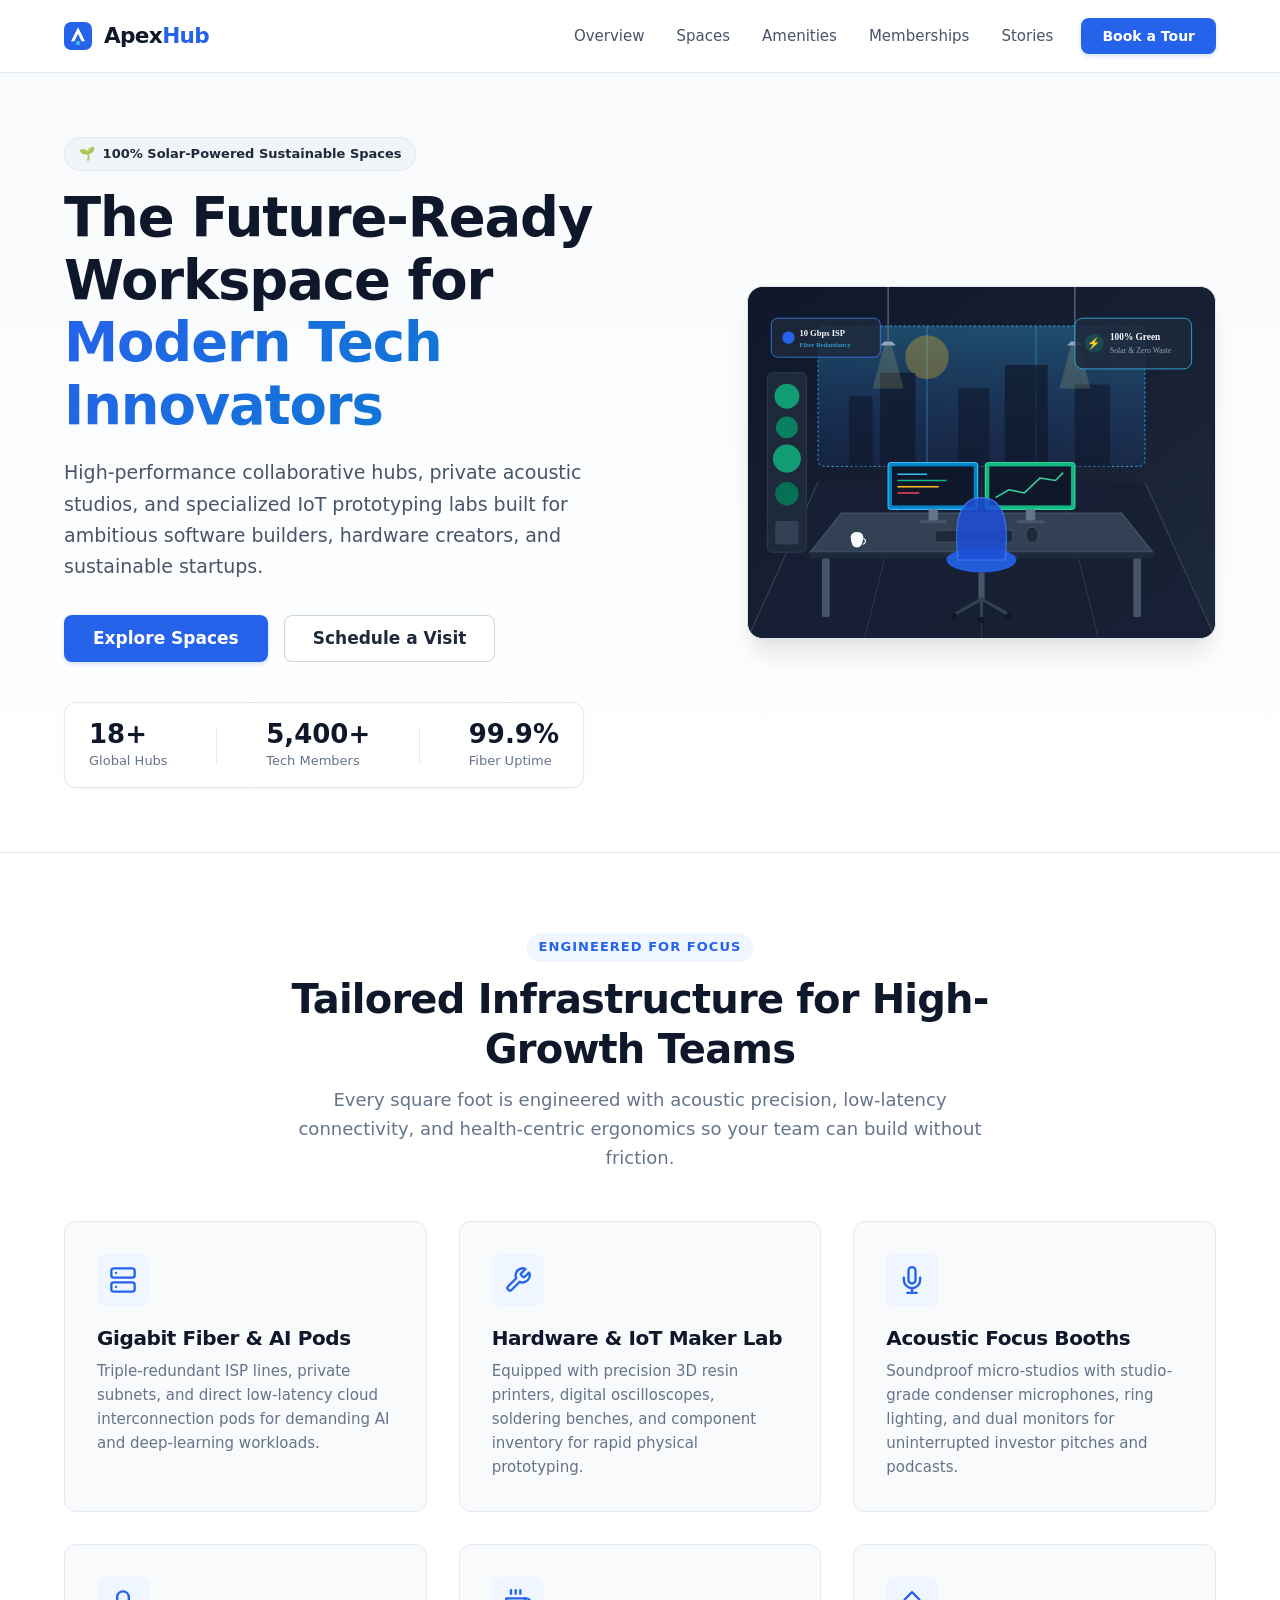
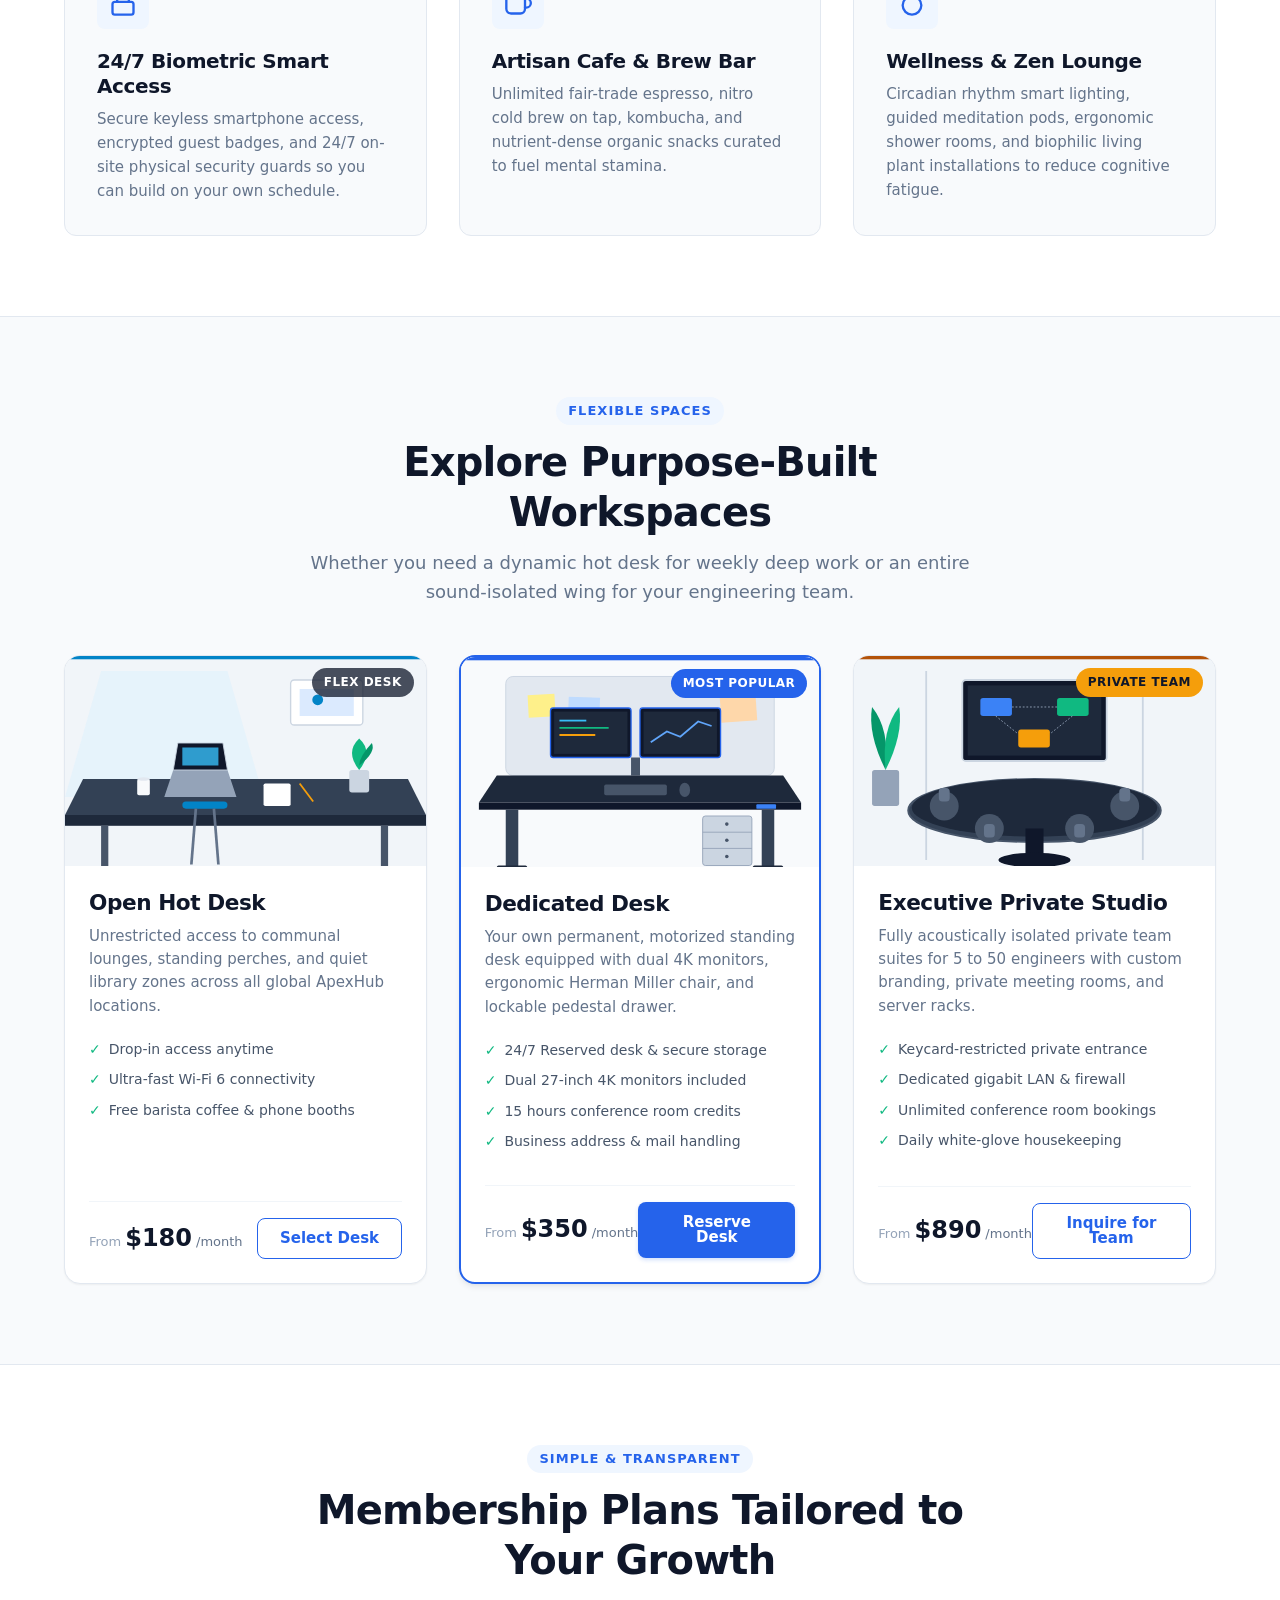
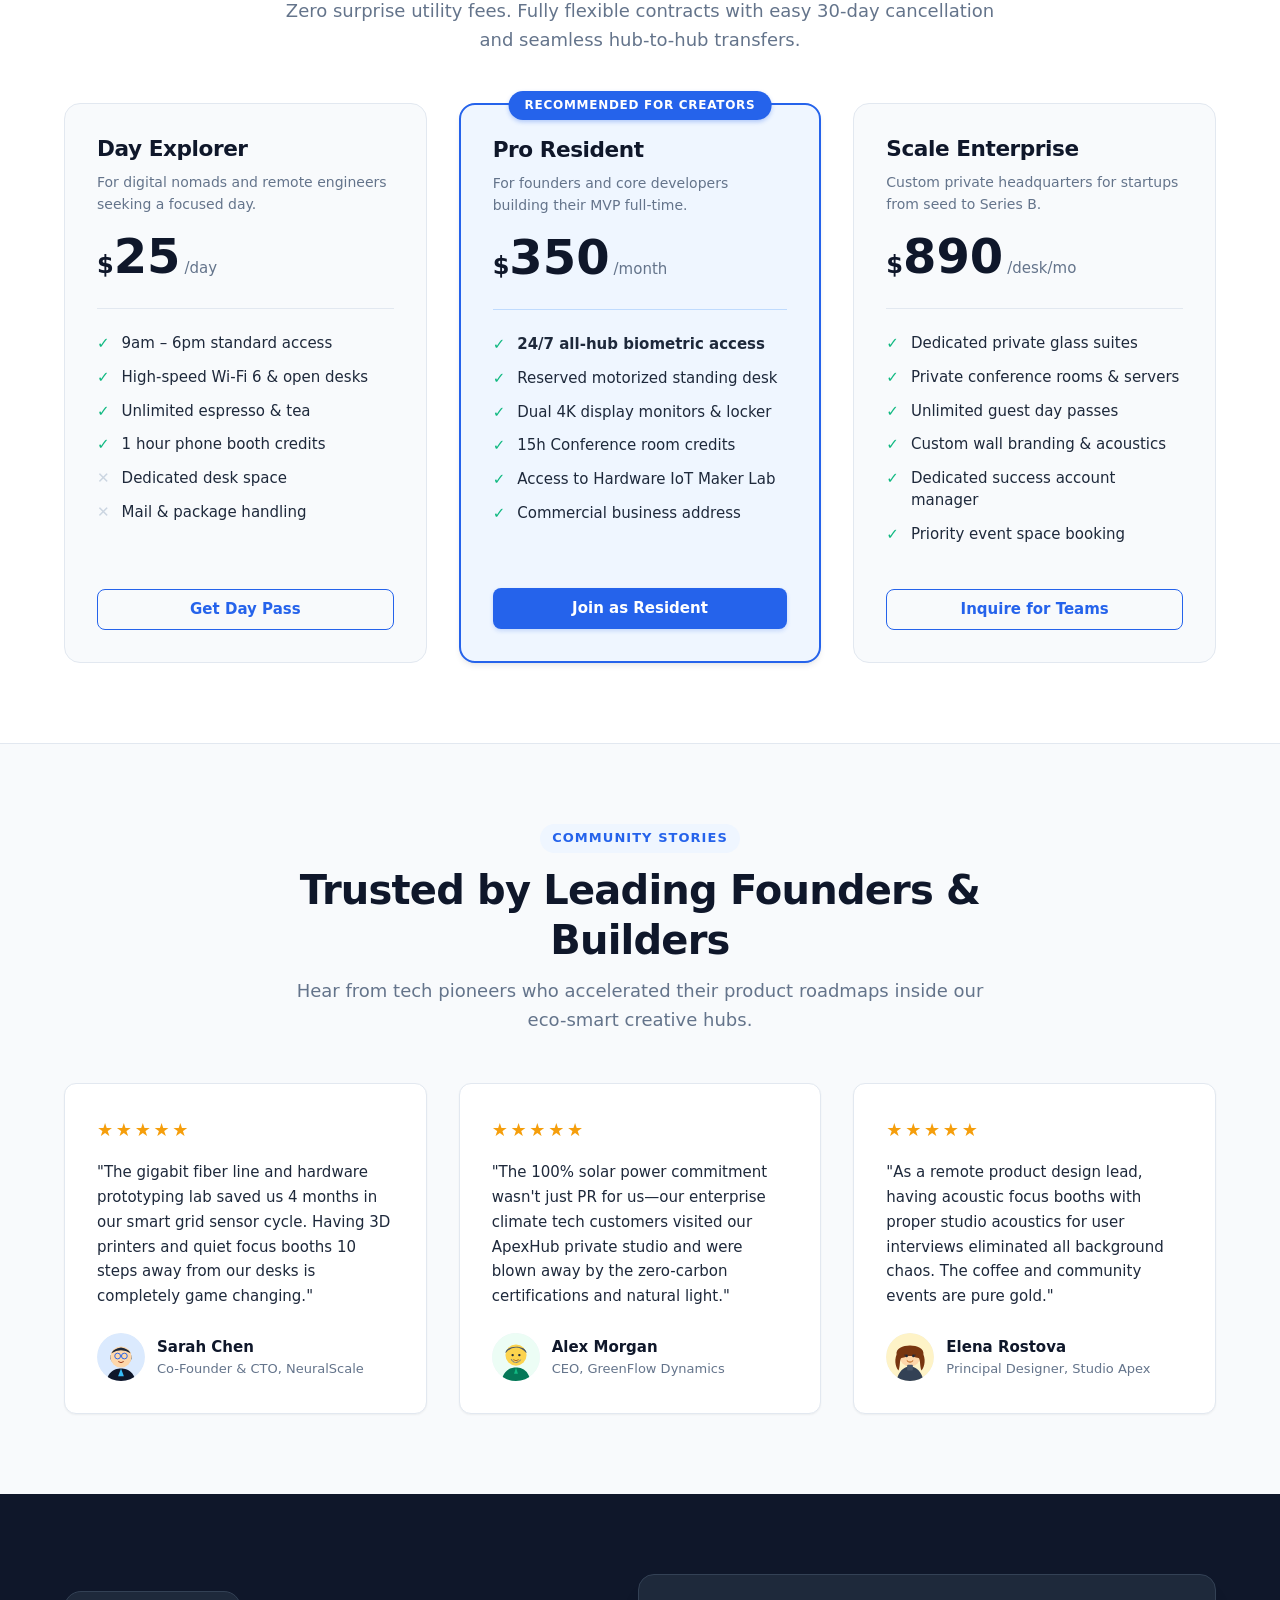
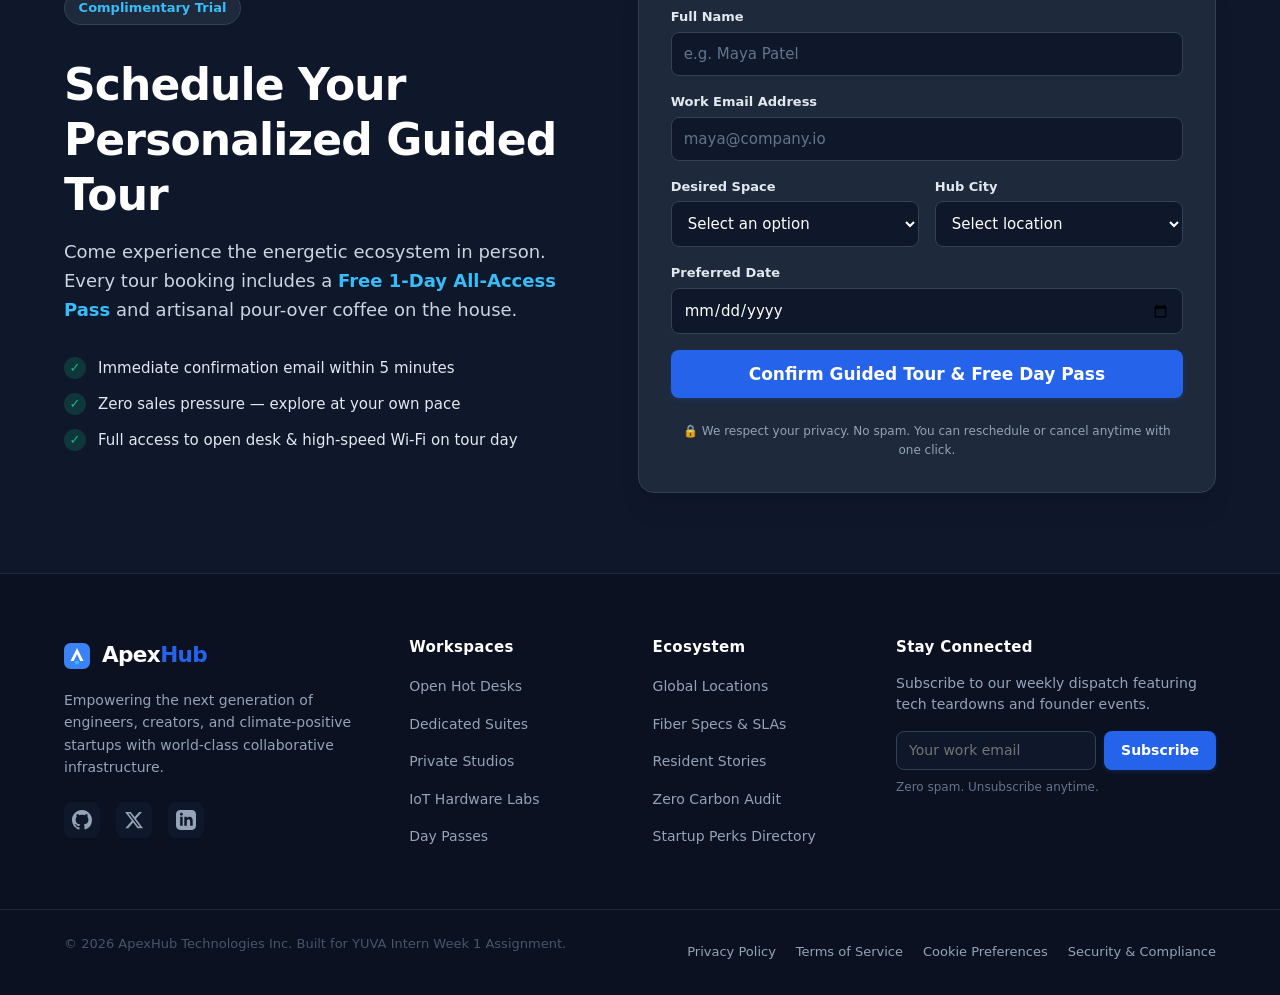
==== task-01-static-webpage/index.html @ 8f1e282a "Add responsive static webpage project" ====
<!DOCTYPE html>
<html lang="en">
<head>
  <meta charset="UTF-8">
  <meta name="viewport" content="width=device-width, initial-scale=1.0">
  <meta name="description" content="ApexHub is a high-performance, eco-conscious co-working space and innovation hub designed for tech founders, creative teams, and hardware makers.">
  <meta name="author" content="YUVA Intern — Frontend Developer Intern">
  <meta name="theme-color" content="#0f172a">
  <title>ApexHub | Modern Sustainable Co-Working &amp; Tech Innovation Space</title>
  <link rel="stylesheet" href="style.css">
</head>
<body>
  <!-- Accessible Skip Navigation Link -->
  <a href="#main-content" class="skip-link">Skip to main content</a>

  <!-- Site Header & Navigation -->
  <header class="site-header" id="top">
    <div class="container header-container">
      <a href="#top" class="brand-logo" aria-label="ApexHub Home">
        <span class="logo-mark" aria-hidden="true">
          <svg viewBox="0 0 32 32" width="28" height="28" fill="none" xmlns="http://www.w3.org/2000/svg">
            <rect width="32" height="32" rx="8" fill="#2563eb"/>
            <path d="M16 6L24 22H20L16 13.5L12 22H8L16 6Z" fill="#ffffff"/>
            <circle cx="16" cy="24" r="2.5" fill="#38bdf8"/>
          </svg>
        </span>
        <span class="brand-name">Apex<span class="brand-accent">Hub</span></span>
      </a>

      <!-- Pure CSS Accessible Mobile Menu Toggle -->
      <input type="checkbox" id="nav-toggle" class="nav-toggle-input" aria-label="Toggle navigation menu">
      <label for="nav-toggle" class="nav-toggle-btn" aria-label="Open menu">
        <span class="hamburger-bar"></span>
        <span class="hamburger-bar"></span>
        <span class="hamburger-bar"></span>
      </label>

      <!-- Main Navigation Menu -->
      <nav class="site-nav" aria-label="Main Navigation">
        <ul class="nav-list">
          <li class="nav-item"><a href="#overview" class="nav-link" onclick="document.getElementById('nav-toggle').checked=false">Overview</a></li>
          <li class="nav-item"><a href="#spaces" class="nav-link" onclick="document.getElementById('nav-toggle').checked=false">Spaces</a></li>
          <li class="nav-item"><a href="#amenities" class="nav-link" onclick="document.getElementById('nav-toggle').checked=false">Amenities</a></li>
          <li class="nav-item"><a href="#memberships" class="nav-link" onclick="document.getElementById('nav-toggle').checked=false">Memberships</a></li>
          <li class="nav-item"><a href="#stories" class="nav-link" onclick="document.getElementById('nav-toggle').checked=false">Stories</a></li>
          <li class="nav-item"><a href="#tour-booking" class="btn btn-primary nav-cta" onclick="document.getElementById('nav-toggle').checked=false">Book a Tour</a></li>
        </ul>
      </nav>
    </div>
  </header>

  <!-- Main Landmark Content -->
  <main id="main-content">

    <!-- HERO SECTION -->
    <section class="hero-section" id="overview" aria-labelledby="hero-title">
      <div class="container hero-container">
        
        <!-- Hero Text Column -->
        <div class="hero-content">
          <div class="badge-pill">
            <span class="badge-icon" aria-hidden="true">🌱</span>
            <span class="badge-text">100% Solar-Powered Sustainable Spaces</span>
          </div>

          <h1 id="hero-title" class="hero-title">
            The Future-Ready Workspace for <span class="text-gradient">Modern Tech Innovators</span>
          </h1>

          <p class="hero-description">
            High-performance collaborative hubs, private acoustic studios, and specialized IoT prototyping labs built for ambitious software builders, hardware creators, and sustainable startups.
          </p>

          <div class="hero-actions">
            <a href="#spaces" class="btn btn-primary btn-large">Explore Spaces</a>
            <a href="#tour-booking" class="btn btn-secondary btn-large">Schedule a Visit</a>
          </div>

          <!-- Live Metrics / Social Proof Stats Bar -->
          <div class="hero-stats-card">
            <div class="stat-item">
              <span class="stat-number">18+</span>
              <span class="stat-label">Global Hubs</span>
            </div>
            <div class="stat-divider" aria-hidden="true"></div>
            <div class="stat-item">
              <span class="stat-number">5,400+</span>
              <span class="stat-label">Tech Members</span>
            </div>
            <div class="stat-divider" aria-hidden="true"></div>
            <div class="stat-item">
              <span class="stat-number">99.9%</span>
              <span class="stat-label">Fiber Uptime</span>
            </div>
          </div>
        </div>

        <!-- Hero Visual Media Column -->
        <div class="hero-visual">
          <figure class="hero-figure">
            <img src="assets/hero-workspace.svg" alt="Architectural illustration of ApexHub co-working studio with dual monitor setup, ergonomic chair, and indoor solar greenery" width="600" height="450" class="hero-image">
            <figcaption class="visually-hidden">ApexHub flagship studio in San Francisco featuring redundant 10Gbps connectivity and zero-carbon infrastructure.</figcaption>
          </figure>
        </div>

      </div>
    </section>

    <!-- KEY AMENITIES & INFRASTRUCTURE SECTION -->
    <section class="amenities-section" id="amenities" aria-labelledby="amenities-title">
      <div class="container">
        
        <header class="section-header">
          <span class="section-tag">Engineered for Focus</span>
          <h2 id="amenities-title" class="section-title">Tailored Infrastructure for High-Growth Teams</h2>
          <p class="section-subtitle">
            Every square foot is engineered with acoustic precision, low-latency connectivity, and health-centric ergonomics so your team can build without friction.
          </p>
        </header>

        <!-- CSS Grid Amenities Cards -->
        <div class="amenities-grid">
          
          <article class="amenity-card">
            <div class="amenity-icon-wrapper" aria-hidden="true">
              <svg viewBox="0 0 24 24" width="28" height="28" fill="none" stroke="currentColor" stroke-width="2" stroke-linecap="round" stroke-linejoin="round">
                <rect x="2" y="2" width="20" height="8" rx="2" ry="2"/>
                <rect x="2" y="14" width="20" height="8" rx="2" ry="2"/>
                <line x1="6" y1="6" x2="6.01" y2="6"/>
                <line x1="6" y1="18" x2="6.01" y2="18"/>
              </svg>
            </div>
            <h3 class="amenity-title">Gigabit Fiber &amp; AI Pods</h3>
            <p class="amenity-text">
              Triple-redundant ISP lines, private subnets, and direct low-latency cloud interconnection pods for demanding AI and deep-learning workloads.
            </p>
          </article>

          <article class="amenity-card">
            <div class="amenity-icon-wrapper" aria-hidden="true">
              <svg viewBox="0 0 24 24" width="28" height="28" fill="none" stroke="currentColor" stroke-width="2" stroke-linecap="round" stroke-linejoin="round">
                <path d="M14.7 6.3a1 1 0 0 0 0 1.4l1.6 1.6a1 1 0 0 0 1.4 0l3.77-3.77a6 6 0 0 1-7.94 7.94l-6.91 6.91a2.12 2.12 0 0 1-3-3l6.91-6.91a6 6 0 0 1 7.94-7.94l-3.76 3.76z"/>
              </svg>
            </div>
            <h3 class="amenity-title">Hardware &amp; IoT Maker Lab</h3>
            <p class="amenity-text">
              Equipped with precision 3D resin printers, digital oscilloscopes, soldering benches, and component inventory for rapid physical prototyping.
            </p>
          </article>

          <article class="amenity-card">
            <div class="amenity-icon-wrapper" aria-hidden="true">
              <svg viewBox="0 0 24 24" width="28" height="28" fill="none" stroke="currentColor" stroke-width="2" stroke-linecap="round" stroke-linejoin="round">
                <path d="M12 1a3 3 0 0 0-3 3v8a3 3 0 0 0 6 0V4a3 3 0 0 0-3-3z"/>
                <path d="M19 10v2a7 7 0 0 1-14 0v-2"/>
                <line x1="12" y1="19" x2="12" y2="23"/>
                <line x1="8" y1="23" x2="16" y2="23"/>
              </svg>
            </div>
            <h3 class="amenity-title">Acoustic Focus Booths</h3>
            <p class="amenity-text">
              Soundproof micro-studios with studio-grade condenser microphones, ring lighting, and dual monitors for uninterrupted investor pitches and podcasts.
            </p>
          </article>

          <article class="amenity-card">
            <div class="amenity-icon-wrapper" aria-hidden="true">
              <svg viewBox="0 0 24 24" width="28" height="28" fill="none" stroke="currentColor" stroke-width="2" stroke-linecap="round" stroke-linejoin="round">
                <rect x="3" y="11" width="18" height="11" rx="2" ry="2"/>
                <path d="M7 11V7a5 5 0 0 1 10 0v4"/>
              </svg>
            </div>
            <h3 class="amenity-title">24/7 Biometric Smart Access</h3>
            <p class="amenity-text">
              Secure keyless smartphone access, encrypted guest badges, and 24/7 on-site physical security guards so you can build on your own schedule.
            </p>
          </article>

          <article class="amenity-card">
            <div class="amenity-icon-wrapper" aria-hidden="true">
              <svg viewBox="0 0 24 24" width="28" height="28" fill="none" stroke="currentColor" stroke-width="2" stroke-linecap="round" stroke-linejoin="round">
                <path d="M18 8h1a4 4 0 0 1 0 8h-1"/>
                <path d="M2 8h16v9a4 4 0 0 1-4 4H6a4 4 0 0 1-4-4V8z"/>
                <line x1="6" y1="1" x2="6" y2="4"/>
                <line x1="10" y1="1" x2="10" y2="4"/>
                <line x1="14" y1="1" x2="14" y2="4"/>
              </svg>
            </div>
            <h3 class="amenity-title">Artisan Cafe &amp; Brew Bar</h3>
            <p class="amenity-text">
              Unlimited fair-trade espresso, nitro cold brew on tap, kombucha, and nutrient-dense organic snacks curated to fuel mental stamina.
            </p>
          </article>

          <article class="amenity-card">
            <div class="amenity-icon-wrapper" aria-hidden="true">
              <svg viewBox="0 0 24 24" width="28" height="28" fill="none" stroke="currentColor" stroke-width="2" stroke-linecap="round" stroke-linejoin="round">
                <path d="M12 2.69l5.66 5.66a8 8 0 1 1-11.31 0z"/>
              </svg>
            </div>
            <h3 class="amenity-title">Wellness &amp; Zen Lounge</h3>
            <p class="amenity-text">
              Circadian rhythm smart lighting, guided meditation pods, ergonomic shower rooms, and biophilic living plant installations to reduce cognitive fatigue.
            </p>
          </article>

        </div>
      </div>
    </section>

    <!-- WORKSPACE SHOWCASE SECTION -->
    <section class="spaces-section" id="spaces" aria-labelledby="spaces-title">
      <div class="container">
        
        <header class="section-header">
          <span class="section-tag">Flexible Spaces</span>
          <h2 id="spaces-title" class="section-title">Explore Purpose-Built Workspaces</h2>
          <p class="section-subtitle">
            Whether you need a dynamic hot desk for weekly deep work or an entire sound-isolated wing for your engineering team.
          </p>
        </header>

        <!-- 3 Workspace Showcase Cards -->
        <div class="spaces-grid">
          
          <!-- Card 1: Hot Desk -->
          <article class="space-card">
            <div class="space-image-container">
              <img src="assets/space-hotdesk.svg" alt="Open Hot Desk area with communal timber table, laptop, and bright window illumination" width="400" height="240" class="space-image">
              <span class="space-badge badge-neutral">Flex Desk</span>
            </div>
            <div class="space-body">
              <h3 class="space-title">Open Hot Desk</h3>
              <p class="space-description">
                Unrestricted access to communal lounges, standing perches, and quiet library zones across all global ApexHub locations.
              </p>
              <ul class="space-features" aria-label="Hot Desk Features">
                <li><span>✓</span> Drop-in access anytime</li>
                <li><span>✓</span> Ultra-fast Wi-Fi 6 connectivity</li>
                <li><span>✓</span> Free barista coffee &amp; phone booths</li>
              </ul>
              <div class="space-footer">
                <div class="space-pricing">
                  <span class="price-prefix">From</span>
                  <span class="price-amount">$180</span>
                  <span class="price-cycle">/month</span>
                </div>
                <a href="#tour-booking" class="btn btn-outline">Select Desk</a>
              </div>
            </div>
          </article>

          <!-- Card 2: Dedicated Desk (Featured) -->
          <article class="space-card featured-space">
            <div class="space-image-container">
              <img src="assets/space-dedicated.svg" alt="Dedicated Desk setup with dual display monitors, motorized standing frame, and lockable pedestal" width="400" height="240" class="space-image">
              <span class="space-badge badge-highlight">Most Popular</span>
            </div>
            <div class="space-body">
              <h3 class="space-title">Dedicated Desk</h3>
              <p class="space-description">
                Your own permanent, motorized standing desk equipped with dual 4K monitors, ergonomic Herman Miller chair, and lockable pedestal drawer.
              </p>
              <ul class="space-features" aria-label="Dedicated Desk Features">
                <li><span>✓</span> 24/7 Reserved desk &amp; secure storage</li>
                <li><span>✓</span> Dual 27-inch 4K monitors included</li>
                <li><span>✓</span> 15 hours conference room credits</li>
                <li><span>✓</span> Business address &amp; mail handling</li>
              </ul>
              <div class="space-footer">
                <div class="space-pricing">
                  <span class="price-prefix">From</span>
                  <span class="price-amount">$350</span>
                  <span class="price-cycle">/month</span>
                </div>
                <a href="#tour-booking" class="btn btn-primary">Reserve Desk</a>
              </div>
            </div>
          </article>

          <!-- Card 3: Executive Private Studio -->
          <article class="space-card">
            <div class="space-image-container">
              <img src="assets/space-studio.svg" alt="Glass enclosed private executive studio with conference table, digital whiteboard, and custom branding" width="400" height="240" class="space-image">
              <span class="space-badge badge-premium">Private Team</span>
            </div>
            <div class="space-body">
              <h3 class="space-title">Executive Private Studio</h3>
              <p class="space-description">
                Fully acoustically isolated private team suites for 5 to 50 engineers with custom branding, private meeting rooms, and server racks.
              </p>
              <ul class="space-features" aria-label="Private Studio Features">
                <li><span>✓</span> Keycard-restricted private entrance</li>
                <li><span>✓</span> Dedicated gigabit LAN &amp; firewall</li>
                <li><span>✓</span> Unlimited conference room bookings</li>
                <li><span>✓</span> Daily white-glove housekeeping</li>
              </ul>
              <div class="space-footer">
                <div class="space-pricing">
                  <span class="price-prefix">From</span>
                  <span class="price-amount">$890</span>
                  <span class="price-cycle">/month</span>
                </div>
                <a href="#tour-booking" class="btn btn-outline">Inquire for Team</a>
              </div>
            </div>
          </article>

        </div>
      </div>
    </section>

    <!-- MEMBERSHIP & PRICING PLANS SECTION -->
    <section class="pricing-section" id="memberships" aria-labelledby="pricing-title">
      <div class="container">
        
        <header class="section-header">
          <span class="section-tag">Simple &amp; Transparent</span>
          <h2 id="pricing-title" class="section-title">Membership Plans Tailored to Your Growth</h2>
          <p class="section-subtitle">
            Zero surprise utility fees. Fully flexible contracts with easy 30-day cancellation and seamless hub-to-hub transfers.
          </p>
        </header>

        <div class="pricing-grid">
          
          <!-- Plan 1 -->
          <div class="pricing-plan">
            <div class="plan-header">
              <h3 class="plan-name">Day Explorer</h3>
              <p class="plan-description">For digital nomads and remote engineers seeking a focused day.</p>
              <div class="plan-price">
                <span class="currency">$</span>
                <span class="amount">25</span>
                <span class="period">/day</span>
              </div>
            </div>
            <ul class="plan-perks">
              <li><span class="perk-check" aria-hidden="true">✓</span> 9am – 6pm standard access</li>
              <li><span class="perk-check" aria-hidden="true">✓</span> High-speed Wi-Fi 6 &amp; open desks</li>
              <li><span class="perk-check" aria-hidden="true">✓</span> Unlimited espresso &amp; tea</li>
              <li><span class="perk-check" aria-hidden="true">✓</span> 1 hour phone booth credits</li>
              <li class="perk-disabled"><span class="perk-cross" aria-hidden="true">✕</span> Dedicated desk space</li>
              <li class="perk-disabled"><span class="perk-cross" aria-hidden="true">✕</span> Mail &amp; package handling</li>
            </ul>
            <div class="plan-cta">
              <a href="#tour-booking" class="btn btn-outline btn-block">Get Day Pass</a>
            </div>
          </div>

          <!-- Plan 2 (Highlighted) -->
          <div class="pricing-plan plan-recommended">
            <div class="plan-ribbon">Recommended for Creators</div>
            <div class="plan-header">
              <h3 class="plan-name">Pro Resident</h3>
              <p class="plan-description">For founders and core developers building their MVP full-time.</p>
              <div class="plan-price">
                <span class="currency">$</span>
                <span class="amount">350</span>
                <span class="period">/month</span>
              </div>
            </div>
            <ul class="plan-perks">
              <li><span class="perk-check" aria-hidden="true">✓</span> <strong>24/7 all-hub biometric access</strong></li>
              <li><span class="perk-check" aria-hidden="true">✓</span> Reserved motorized standing desk</li>
              <li><span class="perk-check" aria-hidden="true">✓</span> Dual 4K display monitors &amp; locker</li>
              <li><span class="perk-check" aria-hidden="true">✓</span> 15h Conference room credits</li>
              <li><span class="perk-check" aria-hidden="true">✓</span> Access to Hardware IoT Maker Lab</li>
              <li><span class="perk-check" aria-hidden="true">✓</span> Commercial business address</li>
            </ul>
            <div class="plan-cta">
              <a href="#tour-booking" class="btn btn-primary btn-block">Join as Resident</a>
            </div>
          </div>

          <!-- Plan 3 -->
          <div class="pricing-plan">
            <div class="plan-header">
              <h3 class="plan-name">Scale Enterprise</h3>
              <p class="plan-description">Custom private headquarters for startups from seed to Series B.</p>
              <div class="plan-price">
                <span class="currency">$</span>
                <span class="amount">890</span>
                <span class="period">/desk/mo</span>
              </div>
            </div>
            <ul class="plan-perks">
              <li><span class="perk-check" aria-hidden="true">✓</span> Dedicated private glass suites</li>
              <li><span class="perk-check" aria-hidden="true">✓</span> Private conference rooms &amp; servers</li>
              <li><span class="perk-check" aria-hidden="true">✓</span> Unlimited guest day passes</li>
              <li><span class="perk-check" aria-hidden="true">✓</span> Custom wall branding &amp; acoustics</li>
              <li><span class="perk-check" aria-hidden="true">✓</span> Dedicated success account manager</li>
              <li><span class="perk-check" aria-hidden="true">✓</span> Priority event space booking</li>
            </ul>
            <div class="plan-cta">
              <a href="#tour-booking" class="btn btn-outline btn-block">Inquire for Teams</a>
            </div>
          </div>

        </div>
      </div>
    </section>

    <!-- TESTIMONIALS & COMMUNITY SECTION -->
    <section class="testimonials-section" id="stories" aria-labelledby="stories-title">
      <div class="container">
        
        <header class="section-header">
          <span class="section-tag">Community Stories</span>
          <h2 id="stories-title" class="section-title">Trusted by Leading Founders &amp; Builders</h2>
          <p class="section-subtitle">
            Hear from tech pioneers who accelerated their product roadmaps inside our eco-smart creative hubs.
          </p>
        </header>

        <div class="testimonials-grid">
          
          <article class="testimonial-card">
            <div class="testimonial-rating" aria-label="5 out of 5 stars">
              ★★★★★
            </div>
            <blockquote class="testimonial-quote">
              "The gigabit fiber line and hardware prototyping lab saved us 4 months in our smart grid sensor cycle. Having 3D printers and quiet focus booths 10 steps away from our desks is completely game changing."
            </blockquote>
            <footer class="testimonial-author">
              <img src="assets/avatar-1.svg" alt="Portrait photo of Sarah Chen" width="48" height="48" class="author-avatar">
              <div class="author-meta">
                <cite class="author-name">Sarah Chen</cite>
                <span class="author-title">Co-Founder &amp; CTO, NeuralScale</span>
              </div>
            </footer>
          </article>

          <article class="testimonial-card">
            <div class="testimonial-rating" aria-label="5 out of 5 stars">
              ★★★★★
            </div>
            <blockquote class="testimonial-quote">
              "The 100% solar power commitment wasn't just PR for us—our enterprise climate tech customers visited our ApexHub private studio and were blown away by the zero-carbon certifications and natural light."
            </blockquote>
            <footer class="testimonial-author">
              <img src="assets/avatar-2.svg" alt="Portrait photo of Alex Morgan" width="48" height="48" class="author-avatar">
              <div class="author-meta">
                <cite class="author-name">Alex Morgan</cite>
                <span class="author-title">CEO, GreenFlow Dynamics</span>
              </div>
            </footer>
          </article>

          <article class="testimonial-card">
            <div class="testimonial-rating" aria-label="5 out of 5 stars">
              ★★★★★
            </div>
            <blockquote class="testimonial-quote">
              "As a remote product design lead, having acoustic focus booths with proper studio acoustics for user interviews eliminated all background chaos. The coffee and community events are pure gold."
            </blockquote>
            <footer class="testimonial-author">
              <img src="assets/avatar-3.svg" alt="Portrait photo of Elena Rostova" width="48" height="48" class="author-avatar">
              <div class="author-meta">
                <cite class="author-name">Elena Rostova</cite>
                <span class="author-title">Principal Designer, Studio Apex</span>
              </div>
            </footer>
          </article>

        </div>
      </div>
    </section>

    <!-- SCHEDULE TOUR & CTA SECTION -->
    <section class="booking-section" id="tour-booking" aria-labelledby="booking-title">
      <div class="container">
        <div class="booking-wrapper">
          
          <div class="booking-info">
            <span class="badge-pill badge-pill-dark">Complimentary Trial</span>
            <h2 id="booking-title" class="booking-title">Schedule Your Personalized Guided Tour</h2>
            <p class="booking-text">
              Come experience the energetic ecosystem in person. Every tour booking includes a <strong>Free 1-Day All-Access Pass</strong> and artisanal pour-over coffee on the house.
            </p>
            <ul class="booking-guarantees">
              <li>
                <span class="guarantee-icon" aria-hidden="true">✓</span>
                <span>Immediate confirmation email within 5 minutes</span>
              </li>
              <li>
                <span class="guarantee-icon" aria-hidden="true">✓</span>
                <span>Zero sales pressure — explore at your own pace</span>
              </li>
              <li>
                <span class="guarantee-icon" aria-hidden="true">✓</span>
                <span>Full access to open desk &amp; high-speed Wi-Fi on tour day</span>
              </li>
            </ul>
          </div>

          <!-- Interactive Tour Form -->
          <div class="booking-form-card">
            <form action="#tour-booking" method="get" class="tour-form" id="tour-form">
              <div class="form-group">
                <label for="full-name" class="form-label">Full Name</label>
                <input type="text" id="full-name" name="full_name" class="form-input" placeholder="e.g. Maya Patel" required autocomplete="name">
              </div>

              <div class="form-group">
                <label for="work-email" class="form-label">Work Email Address</label>
                <input type="email" id="work-email" name="work_email" class="form-input" placeholder="maya@company.io" required autocomplete="email">
              </div>

              <div class="form-row">
                <div class="form-group">
                  <label for="space-type" class="form-label">Desired Space</label>
                  <select id="space-type" name="space_type" class="form-select" required>
                    <option value="" disabled selected>Select an option</option>
                    <option value="hot-desk">Open Hot Desk ($180/mo)</option>
                    <option value="dedicated-desk">Dedicated Desk ($350/mo)</option>
                    <option value="private-studio">Private Studio ($890+/mo)</option>
                    <option value="maker-lab">Hardware Maker Lab Only</option>
                  </select>
                </div>

                <div class="form-group">
                  <label for="hub-location" class="form-label">Hub City</label>
                  <select id="hub-location" name="hub_location" class="form-select" required>
                    <option value="" disabled selected>Select location</option>
                    <option value="san-francisco">San Francisco (Mission Bay)</option>
                    <option value="seattle">Seattle (South Lake Union)</option>
                    <option value="austin">Austin (Downtown Tech Corridor)</option>
                    <option value="boston">Boston (Seaport District)</option>
                    <option value="london">London (Shoreditch Silicon)</option>
                  </select>
                </div>
              </div>

              <div class="form-group">
                <label for="preferred-date" class="form-label">Preferred Date</label>
                <input type="date" id="preferred-date" name="preferred_date" class="form-input" required>
              </div>

              <button type="submit" class="btn btn-primary btn-block btn-large">
                Confirm Guided Tour &amp; Free Day Pass
              </button>

              <p class="form-disclaimer">
                🔒 We respect your privacy. No spam. You can reschedule or cancel anytime with one click.
              </p>
            </form>
          </div>

        </div>
      </div>
    </section>

  </main>

  <!-- SEMANTIC SITE FOOTER -->
  <footer class="site-footer">
    <div class="container footer-container">
      
      <!-- Brand & Mission Column -->
      <div class="footer-col footer-brand-col">
        <a href="#top" class="brand-logo footer-logo" aria-label="ApexHub Home">
          <span class="logo-mark" aria-hidden="true">
            <svg viewBox="0 0 32 32" width="26" height="26" fill="none" xmlns="http://www.w3.org/2000/svg">
              <rect width="32" height="32" rx="8" fill="#3b82f6"/>
              <path d="M16 6L24 22H20L16 13.5L12 22H8L16 6Z" fill="#ffffff"/>
              <circle cx="16" cy="24" r="2.5" fill="#38bdf8"/>
            </svg>
          </span>
          <span class="brand-name">Apex<span class="brand-accent">Hub</span></span>
        </a>
        <p class="footer-tagline">
          Empowering the next generation of engineers, creators, and climate-positive startups with world-class collaborative infrastructure.
        </p>
        <div class="social-links" aria-label="Social Media Links">
          <a href="#" class="social-link" aria-label="ApexHub on GitHub">
            <svg viewBox="0 0 24 24" width="20" height="20" fill="currentColor">
              <path d="M12 0C5.37 0 0 5.37 0 12c0 5.31 3.435 9.795 8.205 11.385.6.105.825-.255.825-.57 0-.285-.015-1.23-.015-2.235-3.015.555-3.795-.735-4.035-1.41-.135-.345-.72-1.41-1.23-1.695-.42-.225-1.02-.78-.015-.795.945-.015 1.62.87 1.845 1.23 1.08 1.815 2.805 1.305 3.495.99.105-.78.42-1.305.765-1.605-2.67-.3-5.46-1.335-5.46-5.925 0-1.305.465-2.385 1.23-3.225-.12-.3-.54-1.53.12-3.18 0 0 1.005-.315 3.3 1.23.96-.27 1.98-.405 3-.405s2.04.135 3 .405c2.295-1.56 3.3-1.23 3.3-1.23.66 1.65.24 2.88.12 3.18.765.84 1.23 1.905 1.23 3.225 0 4.605-2.805 5.625-5.475 5.925.435.375.81 1.095.81 2.22 0 1.605-.015 2.895-.015 3.3 0 .315.225.69.825.57A12.02 12.02 0 0024 12c0-6.63-5.37-12-12-12z"/>
            </svg>
          </a>
          <a href="#" class="social-link" aria-label="ApexHub on Twitter / X">
            <svg viewBox="0 0 24 24" width="20" height="20" fill="currentColor">
              <path d="M18.244 2.25h3.308l-7.227 8.26 8.502 11.24H16.17l-5.214-6.817L4.99 21.75H1.68l7.73-8.835L1.254 2.25H8.08l4.713 6.231zm-1.161 17.52h1.833L7.084 4.126H5.117z"/>
            </svg>
          </a>
          <a href="#" class="social-link" aria-label="ApexHub on LinkedIn">
            <svg viewBox="0 0 24 24" width="20" height="20" fill="currentColor">
              <path d="M19 0h-14c-2.761 0-5 2.239-5 5v14c0 2.761 2.239 5 5 5h14c2.762 0 5-2.239 5-5v-14c0-2.761-2.238-5-5-5zm-11 19h-3v-11h3v11zm-1.5-12.268c-.966 0-1.75-.79-1.75-1.764s.784-1.764 1.75-1.764 1.75.79 1.75 1.764-.783 1.764-1.75 1.764zm13.5 12.268h-3v-5.604c0-3.368-4-3.113-4 0v5.604h-3v-11h3v1.765c1.396-2.586 7-2.777 7 2.476v6.759z"/>
            </svg>
          </a>
        </div>
      </div>

      <!-- Quick Nav Links -->
      <div class="footer-col">
        <h4 class="footer-heading">Workspaces</h4>
        <ul class="footer-links">
          <li><a href="#spaces">Open Hot Desks</a></li>
          <li><a href="#spaces">Dedicated Suites</a></li>
          <li><a href="#spaces">Private Studios</a></li>
          <li><a href="#amenities">IoT Hardware Labs</a></li>
          <li><a href="#tour-booking">Day Passes</a></li>
        </ul>
      </div>

      <!-- Resources Links -->
      <div class="footer-col">
        <h4 class="footer-heading">Ecosystem</h4>
        <ul class="footer-links">
          <li><a href="#amenities">Global Locations</a></li>
          <li><a href="#amenities">Fiber Specs &amp; SLAs</a></li>
          <li><a href="#stories">Resident Stories</a></li>
          <li><a href="#overview">Zero Carbon Audit</a></li>
          <li><a href="#memberships">Startup Perks Directory</a></li>
        </ul>
      </div>

      <!-- Newsletter Column -->
      <div class="footer-col footer-newsletter-col">
        <h4 class="footer-heading">Stay Connected</h4>
        <p class="newsletter-desc">Subscribe to our weekly dispatch featuring tech teardowns and founder events.</p>
        <form action="#top" method="get" class="newsletter-form">
          <input type="email" placeholder="Your work email" class="newsletter-input" required aria-label="Email for newsletter subscription">
          <button type="submit" class="btn btn-primary btn-newsletter">Subscribe</button>
        </form>
        <p class="newsletter-note">Zero spam. Unsubscribe anytime.</p>
      </div>

    </div>

    <!-- Bottom Legal Bar -->
    <div class="footer-bottom">
      <div class="container footer-bottom-container">
        <p class="copyright-text">
          &copy; 2026 ApexHub Technologies Inc. Built for YUVA Intern Week 1 Assignment.
        </p>
        <ul class="legal-links">
          <li><a href="#">Privacy Policy</a></li>
          <li><a href="#">Terms of Service</a></li>
          <li><a href="#">Cookie Preferences</a></li>
          <li><a href="#">Security &amp; Compliance</a></li>
        </ul>
      </div>
    </div>
  </footer>

</body>
</html>
---- task-01-static-webpage/style.css ----
/* ==========================================================================
   ApexHub — Stylesheet
   YUVA Intern — Week 1 Task: Wireframe to Webpage
   Author: Frontend Developer Intern
   ========================================================================== */

/* --------------------------------------------------------------------------
   1. CSS VARIABLES (DESIGN SYSTEM TOKENS)
   -------------------------------------------------------------------------- */
:root {
  /* Brand Color Palette */
  --color-primary: #2563eb;
  --color-primary-hover: #1d4ed8;
  --color-primary-active: #1e40af;
  --color-primary-light: #eff6ff;
  --color-primary-border: #bfdbfe;

  /* Accent & Status Colors */
  --color-accent-sky: #38bdf8;
  --color-accent-green: #10b981;
  --color-accent-green-bg: #ecfdf5;
  --color-accent-amber: #f59e0b;
  --color-accent-amber-bg: #fef3c7;

  /* Neutrals & Dark Shades */
  --color-dark-950: #0b1120;
  --color-dark-900: #0f172a;
  --color-dark-800: #1e293b;
  --color-dark-700: #334155;
  
  --color-slate-600: #475569;
  --color-slate-500: #64748b;
  --color-slate-400: #94a3b8;
  --color-slate-300: #cbd5e1;
  --color-slate-200: #e2e8f0;
  --color-slate-100: #f1f5f9;
  --color-slate-50: #f8fafc;
  --color-white: #ffffff;

  /* Typography */
  --font-family: system-ui, -apple-system, BlinkMacSystemFont, "Segoe UI", Roboto, "Helvetica Neue", Arial, sans-serif;
  --font-size-base: 1rem;       /* 16px */
  --line-height-base: 1.6;
  --line-height-heading: 1.25;

  /* Spacing Scale */
  --space-1: 0.25rem;   /* 4px */
  --space-2: 0.5rem;    /* 8px */
  --space-3: 0.75rem;   /* 12px */
  --space-4: 1rem;      /* 16px */
  --space-5: 1.25rem;   /* 20px */
  --space-6: 1.5rem;    /* 24px */
  --space-8: 2rem;      /* 32px */
  --space-10: 2.5rem;   /* 40px */
  --space-12: 3rem;     /* 48px */
  --space-16: 4rem;     /* 64px */
  --space-20: 5rem;     /* 80px */

  /* Border Radii */
  --radius-sm: 4px;
  --radius-md: 8px;
  --radius-lg: 12px;
  --radius-xl: 16px;
  --radius-full: 9999px;

  /* Elevation & Box Shadows */
  --shadow-sm: 0 1px 2px 0 rgba(0, 0, 0, 0.05);
  --shadow-md: 0 4px 6px -1px rgba(15, 23, 42, 0.08), 0 2px 4px -2px rgba(15, 23, 42, 0.06);
  --shadow-lg: 0 10px 15px -3px rgba(15, 23, 42, 0.08), 0 4px 6px -4px rgba(15, 23, 42, 0.04);
  --shadow-xl: 0 20px 25px -5px rgba(15, 23, 42, 0.1), 0 8px 10px -6px rgba(15, 23, 42, 0.04);
  --shadow-card-hover: 0 16px 32px -4px rgba(37, 99, 235, 0.12), 0 6px 12px -2px rgba(15, 23, 42, 0.06);

  /* Transitions */
  --transition-fast: 150ms cubic-bezier(0.4, 0, 0.2, 1);
  --transition-base: 250ms cubic-bezier(0.4, 0, 0.2, 1);

  /* Layout Container */
  --container-max: 1200px;
}

/* --------------------------------------------------------------------------
   2. MODERN CSS RESET & GLOBAL BASICS
   -------------------------------------------------------------------------- */
*, *::before, *::after {
  box-sizing: border-box;
  margin: 0;
  padding: 0;
}

html {
  font-family: var(--font-family);
  font-size: 100%;
  line-height: var(--line-height-base);
  scroll-behavior: smooth;
  scroll-padding-top: 80px;
  -webkit-text-size-adjust: 100%;
  color: var(--color-dark-900);
  background-color: var(--color-white);
}

body {
  min-height: 100vh;
  display: flex;
  flex-direction: column;
  overflow-x: hidden;
  text-rendering: optimizeSpeed;
}

/* Accessible Skip Navigation Link */
.skip-link {
  position: absolute;
  top: -100px;
  left: var(--space-4);
  background-color: var(--color-primary);
  color: var(--color-white);
  padding: var(--space-3) var(--space-5);
  border-radius: var(--radius-md);
  font-weight: 600;
  z-index: 9999;
  text-decoration: none;
  transition: top var(--transition-fast);
}

.skip-link:focus {
  top: var(--space-4);
  outline: 3px solid var(--color-accent-sky);
}

/* Images & Media Defaults */
img, svg, figure {
  display: block;
  max-width: 100%;
  height: auto;
}

/* Typography Hierarchy */
h1, h2, h3, h4, h5, h6 {
  color: var(--color-dark-900);
  line-height: var(--line-height-heading);
  font-weight: 700;
  letter-spacing: -0.02em;
}

p {
  color: var(--color-slate-600);
  margin-bottom: var(--space-4);
}

p:last-child {
  margin-bottom: 0;
}

a {
  color: var(--color-primary);
  text-decoration: none;
  transition: color var(--transition-fast);
}

a:hover {
  color: var(--color-primary-hover);
}

a:focus-visible,
button:focus-visible,
input:focus-visible,
select:focus-visible,
textarea:focus-visible {
  outline: 2px solid var(--color-primary);
  outline-offset: 2px;
}

ul {
  list-style: none;
}

/* --------------------------------------------------------------------------
   3. REUSABLE UTILITIES & COMPONENTS
   -------------------------------------------------------------------------- */
.container {
  width: 100%;
  max-width: var(--container-max);
  margin-left: auto;
  margin-right: auto;
  padding-left: var(--space-6);
  padding-right: var(--space-6);
}

.visually-hidden {
  position: absolute;
  width: 1px;
  height: 1px;
  padding: 0;
  margin: -1px;
  overflow: hidden;
  clip: rect(0, 0, 0, 0);
  white-space: nowrap;
  border: 0;
}

/* Text Gradient */
.text-gradient {
  background: linear-gradient(135deg, var(--color-primary) 0%, #0284c7 100%);
  -webkit-background-clip: text;
  -webkit-text-fill-color: transparent;
  display: inline-block;
}

/* Section Common Header */
.section-header {
  text-align: center;
  max-width: 720px;
  margin: 0 auto var(--space-12);
}

.section-tag {
  display: inline-block;
  font-size: 0.8125rem;
  font-weight: 700;
  text-transform: uppercase;
  letter-spacing: 0.08em;
  color: var(--color-primary);
  background-color: var(--color-primary-light);
  padding: var(--space-1) var(--space-3);
  border-radius: var(--radius-full);
  margin-bottom: var(--space-3);
}

.section-title {
  font-size: clamp(1.85rem, 3.5vw, 2.5rem);
  margin-bottom: var(--space-3);
}

.section-subtitle {
  font-size: 1.125rem;
  color: var(--color-slate-500);
}

/* Button System */
.btn {
  display: inline-flex;
  align-items: center;
  justify-content: center;
  font-family: inherit;
  font-size: 0.9375rem;
  font-weight: 600;
  line-height: 1;
  padding: 0.75rem 1.35rem;
  border-radius: var(--radius-md);
  border: 1px solid transparent;
  cursor: pointer;
  text-align: center;
  text-decoration: none;
  transition: all var(--transition-fast);
}

.btn-primary {
  background-color: var(--color-primary);
  color: var(--color-white);
  box-shadow: 0 2px 4px rgba(37, 99, 235, 0.2);
}

.btn-primary:hover {
  background-color: var(--color-primary-hover);
  color: var(--color-white);
  box-shadow: 0 4px 8px rgba(37, 99, 235, 0.3);
  transform: translateY(-1px);
}

.btn-primary:active {
  background-color: var(--color-primary-active);
  transform: translateY(0);
}

.btn-secondary {
  background-color: var(--color-white);
  color: var(--color-dark-800);
  border-color: var(--color-slate-300);
}

.btn-secondary:hover {
  background-color: var(--color-slate-50);
  border-color: var(--color-slate-400);
  color: var(--color-dark-900);
}

.btn-outline {
  background-color: transparent;
  color: var(--color-primary);
  border-color: var(--color-primary);
}

.btn-outline:hover {
  background-color: var(--color-primary);
  color: var(--color-white);
}

.btn-large {
  padding: 0.9rem 1.75rem;
  font-size: 1.0625rem;
}

.btn-block {
  width: 100%;
}

/* Badges */
.badge-pill {
  display: inline-flex;
  align-items: center;
  gap: var(--space-2);
  background-color: var(--color-slate-100);
  border: 1px solid var(--color-slate-200);
  color: var(--color-dark-800);
  padding: 0.35rem 0.85rem;
  border-radius: var(--radius-full);
  font-size: 0.8125rem;
  font-weight: 600;
  margin-bottom: var(--space-4);
}

.badge-pill-dark {
  background-color: var(--color-dark-800);
  border-color: var(--color-dark-700);
  color: var(--color-accent-sky);
}

/* --------------------------------------------------------------------------
   4. SITE HEADER & NAVIGATION
   -------------------------------------------------------------------------- */
.site-header {
  position: sticky;
  top: 0;
  z-index: 100;
  background-color: rgba(255, 255, 255, 0.92);
  backdrop-filter: blur(10px);
  -webkit-backdrop-filter: blur(10px);
  border-bottom: 1px solid var(--color-slate-200);
  transition: background-color var(--transition-fast);
}

.header-container {
  display: flex;
  align-items: center;
  justify-content: space-between;
  height: 72px;
}

.brand-logo {
  display: flex;
  align-items: center;
  gap: var(--space-3);
  text-decoration: none;
}

.logo-mark {
  display: flex;
  align-items: center;
  justify-content: center;
}

.brand-name {
  font-size: 1.35rem;
  font-weight: 800;
  color: var(--color-dark-900);
  letter-spacing: -0.03em;
}

.brand-accent {
  color: var(--color-primary);
}

/* Navigation items */
.site-nav {
  display: flex;
  align-items: center;
}

.nav-list {
  display: flex;
  align-items: center;
  gap: var(--space-6);
}

.nav-link {
  font-size: 0.9375rem;
  font-weight: 500;
  color: var(--color-slate-600);
  padding: var(--space-2) var(--space-1);
  position: relative;
  transition: color var(--transition-fast);
}

.nav-link:hover {
  color: var(--color-primary);
}

.nav-link::after {
  content: "";
  position: absolute;
  bottom: 0;
  left: 0;
  width: 0;
  height: 2px;
  background-color: var(--color-primary);
  transition: width var(--transition-fast);
}

.nav-link:hover::after {
  width: 100%;
}

.nav-cta {
  padding: 0.6rem 1.25rem;
  font-size: 0.875rem;
}

/* Hidden inputs for Mobile Hamburger Toggle */
.nav-toggle-input {
  display: none;
}

.nav-toggle-btn {
  display: none;
  cursor: pointer;
  padding: var(--space-2);
  border-radius: var(--radius-sm);
  background: transparent;
  border: none;
}

.hamburger-bar {
  display: block;
  width: 22px;
  height: 2px;
  margin: 5px 0;
  background-color: var(--color-dark-800);
  border-radius: 2px;
  transition: all var(--transition-fast);
}

/* --------------------------------------------------------------------------
   5. HERO SECTION
   -------------------------------------------------------------------------- */
.hero-section {
  padding-top: var(--space-16);
  padding-bottom: var(--space-16);
  background: linear-gradient(180deg, #f8fafc 0%, #ffffff 100%);
  border-bottom: 1px solid var(--color-slate-200);
}

.hero-container {
  display: grid;
  grid-template-columns: 1.15fr 0.85fr;
  align-items: center;
  gap: var(--space-12);
}

.hero-title {
  font-size: clamp(2.25rem, 4.5vw, 3.4rem);
  line-height: 1.15;
  margin-bottom: var(--space-5);
}

.hero-description {
  font-size: 1.1875rem;
  color: var(--color-slate-600);
  line-height: 1.65;
  max-width: 580px;
  margin-bottom: var(--space-8);
}

.hero-actions {
  display: flex;
  align-items: center;
  gap: var(--space-4);
  margin-bottom: var(--space-10);
  flex-wrap: wrap;
}

/* Stats Metric Bar */
.hero-stats-card {
  display: flex;
  align-items: center;
  justify-content: space-between;
  background-color: var(--color-white);
  border: 1px solid var(--color-slate-200);
  border-radius: var(--radius-lg);
  padding: var(--space-4) var(--space-6);
  box-shadow: var(--shadow-sm);
  max-width: 520px;
}

.stat-item {
  display: flex;
  flex-direction: column;
}

.stat-number {
  font-size: 1.625rem;
  font-weight: 800;
  color: var(--color-dark-900);
  line-height: 1.2;
}

.stat-label {
  font-size: 0.8125rem;
  color: var(--color-slate-500);
  font-weight: 500;
}

.stat-divider {
  width: 1px;
  height: 36px;
  background-color: var(--color-slate-200);
}

.hero-visual {
  position: relative;
}

.hero-figure {
  background-color: var(--color-dark-900);
  border-radius: var(--radius-xl);
  overflow: hidden;
  box-shadow: var(--shadow-xl);
  border: 1px solid var(--color-slate-200);
}

.hero-image {
  width: 100%;
  height: auto;
  object-fit: cover;
}

/* --------------------------------------------------------------------------
   6. AMENITIES SECTION (CSS GRID)
   -------------------------------------------------------------------------- */
.amenities-section {
  padding-top: var(--space-20);
  padding-bottom: var(--space-20);
  background-color: var(--color-white);
}

.amenities-grid {
  display: grid;
  grid-template-columns: repeat(3, 1fr);
  gap: var(--space-8);
}

.amenity-card {
  background-color: var(--color-slate-50);
  border: 1px solid var(--color-slate-200);
  border-radius: var(--radius-lg);
  padding: var(--space-8);
  transition: all var(--transition-base);
}

.amenity-card:hover {
  transform: translateY(-4px);
  background-color: var(--color-white);
  border-color: var(--color-primary-border);
  box-shadow: var(--shadow-card-hover);
}

.amenity-icon-wrapper {
  display: inline-flex;
  align-items: center;
  justify-content: center;
  width: 52px;
  height: 52px;
  border-radius: var(--radius-md);
  background-color: var(--color-primary-light);
  color: var(--color-primary);
  margin-bottom: var(--space-5);
  transition: background-color var(--transition-fast), color var(--transition-fast);
}

.amenity-card:hover .amenity-icon-wrapper {
  background-color: var(--color-primary);
  color: var(--color-white);
}

.amenity-title {
  font-size: 1.25rem;
  margin-bottom: var(--space-2);
}

.amenity-text {
  font-size: 0.9375rem;
  color: var(--color-slate-500);
  line-height: 1.6;
}

/* --------------------------------------------------------------------------
   7. WORKSPACE SHOWCASE SECTION
   -------------------------------------------------------------------------- */
.spaces-section {
  padding-top: var(--space-20);
  padding-bottom: var(--space-20);
  background-color: var(--color-slate-50);
  border-top: 1px solid var(--color-slate-200);
  border-bottom: 1px solid var(--color-slate-200);
}

.spaces-grid {
  display: grid;
  grid-template-columns: repeat(3, 1fr);
  gap: var(--space-8);
  align-items: stretch;
}

.space-card {
  background-color: var(--color-white);
  border: 1px solid var(--color-slate-200);
  border-radius: var(--radius-xl);
  overflow: hidden;
  display: flex;
  flex-direction: column;
  box-shadow: var(--shadow-sm);
  transition: all var(--transition-base);
}

.space-card:hover {
  transform: translateY(-5px);
  box-shadow: var(--shadow-lg);
  border-color: var(--color-slate-300);
}

/* Featured / Recommended Space Card */
.featured-space {
  border: 2px solid var(--color-primary);
  box-shadow: var(--shadow-md);
  position: relative;
}

.space-image-container {
  position: relative;
  overflow: hidden;
  height: 210px;
  background-color: var(--color-slate-100);
}

.space-image {
  width: 100%;
  height: 100%;
  object-fit: cover;
  transition: transform var(--transition-base);
}

.space-card:hover .space-image {
  transform: scale(1.03);
}

.space-badge {
  position: absolute;
  top: var(--space-3);
  right: var(--space-3);
  padding: 0.3rem 0.75rem;
  border-radius: var(--radius-full);
  font-size: 0.75rem;
  font-weight: 700;
  letter-spacing: 0.04em;
  text-transform: uppercase;
}

.badge-neutral {
  background-color: rgba(15, 23, 42, 0.75);
  color: var(--color-white);
}

.badge-highlight {
  background-color: var(--color-primary);
  color: var(--color-white);
}

.badge-premium {
  background-color: var(--color-accent-amber);
  color: var(--color-dark-900);
}

.space-body {
  padding: var(--space-6);
  display: flex;
  flex-direction: column;
  flex-grow: 1;
}

.space-title {
  font-size: 1.35rem;
  margin-bottom: var(--space-2);
}

.space-description {
  font-size: 0.9375rem;
  color: var(--color-slate-500);
  line-height: 1.55;
  margin-bottom: var(--space-5);
}

.space-features {
  margin-bottom: var(--space-6);
  flex-grow: 1;
}

.space-features li {
  font-size: 0.875rem;
  color: var(--color-slate-600);
  display: flex;
  align-items: center;
  gap: var(--space-2);
  margin-bottom: var(--space-2);
}

.space-features li span {
  color: var(--color-accent-green);
  font-weight: bold;
}

.space-footer {
  padding-top: var(--space-4);
  border-top: 1px solid var(--color-slate-100);
  display: flex;
  align-items: center;
  justify-content: space-between;
}

.space-pricing {
  display: flex;
  align-items: baseline;
  gap: var(--space-1);
}

.price-prefix {
  font-size: 0.8125rem;
  color: var(--color-slate-400);
}

.price-amount {
  font-size: 1.5rem;
  font-weight: 800;
  color: var(--color-dark-900);
}

.price-cycle {
  font-size: 0.8125rem;
  color: var(--color-slate-500);
}

/* --------------------------------------------------------------------------
   8. MEMBERSHIP & PRICING PLANS
   -------------------------------------------------------------------------- */
.pricing-section {
  padding-top: var(--space-20);
  padding-bottom: var(--space-20);
  background-color: var(--color-white);
}

.pricing-grid {
  display: grid;
  grid-template-columns: repeat(3, 1fr);
  gap: var(--space-8);
  align-items: stretch;
}

.pricing-plan {
  background-color: var(--color-slate-50);
  border: 1px solid var(--color-slate-200);
  border-radius: var(--radius-xl);
  padding: var(--space-8);
  display: flex;
  flex-direction: column;
  position: relative;
  transition: all var(--transition-base);
}

.pricing-plan:hover {
  transform: translateY(-4px);
  box-shadow: var(--shadow-lg);
}

/* Featured / Recommended Plan */
.plan-recommended {
  background-color: var(--color-primary-light);
  border: 2px solid var(--color-primary);
  box-shadow: var(--shadow-md);
}

.plan-ribbon {
  position: absolute;
  top: -14px;
  left: 50%;
  transform: translateX(-50%);
  background-color: var(--color-primary);
  color: var(--color-white);
  font-size: 0.75rem;
  font-weight: 700;
  text-transform: uppercase;
  letter-spacing: 0.06em;
  padding: 0.3rem 1rem;
  border-radius: var(--radius-full);
  box-shadow: 0 2px 4px rgba(37, 99, 235, 0.3);
  white-space: nowrap;
}

.plan-header {
  margin-bottom: var(--space-6);
  padding-bottom: var(--space-6);
  border-bottom: 1px solid var(--color-slate-200);
}

.plan-recommended .plan-header {
  border-color: var(--color-primary-border);
}

.plan-name {
  font-size: 1.35rem;
  margin-bottom: var(--space-2);
}

.plan-description {
  font-size: 0.875rem;
  color: var(--color-slate-500);
  margin-bottom: var(--space-4);
  min-height: 40px;
}

.plan-price {
  display: flex;
  align-items: baseline;
}

.plan-price .currency {
  font-size: 1.5rem;
  font-weight: 700;
  color: var(--color-dark-900);
}

.plan-price .amount {
  font-size: 3rem;
  font-weight: 800;
  color: var(--color-dark-900);
  line-height: 1;
}

.plan-price .period {
  font-size: 0.9375rem;
  color: var(--color-slate-500);
  margin-left: var(--space-1);
}

.plan-perks {
  margin-bottom: var(--space-8);
  flex-grow: 1;
}

.plan-perks li {
  font-size: 0.9375rem;
  color: var(--color-dark-800);
  display: flex;
  align-items: flex-start;
  gap: var(--space-3);
  margin-bottom: var(--space-3);
  line-height: 1.45;
}

.perk-check {
  color: var(--color-accent-green);
  font-weight: bold;
}

.perk-disabled {
  color: var(--color-slate-400);
}

.perk-cross {
  color: var(--color-slate-300);
}

.plan-cta {
  margin-top: auto;
}

/* --------------------------------------------------------------------------
   9. TESTIMONIALS SECTION
   -------------------------------------------------------------------------- */
.testimonials-section {
  padding-top: var(--space-20);
  padding-bottom: var(--space-20);
  background-color: var(--color-slate-50);
  border-top: 1px solid var(--color-slate-200);
}

.testimonials-grid {
  display: grid;
  grid-template-columns: repeat(3, 1fr);
  gap: var(--space-8);
}

.testimonial-card {
  background-color: var(--color-white);
  border: 1px solid var(--color-slate-200);
  border-radius: var(--radius-lg);
  padding: var(--space-8);
  display: flex;
  flex-direction: column;
  box-shadow: var(--shadow-sm);
  transition: all var(--transition-base);
}

.testimonial-card:hover {
  transform: translateY(-3px);
  box-shadow: var(--shadow-md);
  border-color: var(--color-slate-300);
}

.testimonial-rating {
  color: var(--color-accent-amber);
  font-size: 1.125rem;
  letter-spacing: 0.15em;
  margin-bottom: var(--space-4);
}

.testimonial-quote {
  font-size: 0.9375rem;
  line-height: 1.65;
  color: var(--color-dark-800);
  font-style: normal;
  margin-bottom: var(--space-6);
  flex-grow: 1;
}

.testimonial-author {
  display: flex;
  align-items: center;
  gap: var(--space-3);
}

.author-avatar {
  border-radius: var(--radius-full);
  background-color: var(--color-slate-100);
  flex-shrink: 0;
}

.author-meta {
  display: flex;
  flex-direction: column;
}

.author-name {
  font-size: 0.9375rem;
  font-weight: 700;
  color: var(--color-dark-900);
  font-style: normal;
}

.author-title {
  font-size: 0.8125rem;
  color: var(--color-slate-500);
}

/* --------------------------------------------------------------------------
   10. TOUR BOOKING & INTERACTIVE CTA
   -------------------------------------------------------------------------- */
.booking-section {
  padding-top: var(--space-20);
  padding-bottom: var(--space-20);
  background-color: var(--color-dark-900);
  color: var(--color-white);
}

.booking-wrapper {
  display: grid;
  grid-template-columns: 1fr 1.1fr;
  gap: var(--space-12);
  align-items: center;
}

.booking-info .booking-title {
  font-size: clamp(2rem, 3.5vw, 2.75rem);
  color: var(--color-white);
  margin-top: var(--space-4);
  margin-bottom: var(--space-4);
}

.booking-text {
  font-size: 1.125rem;
  color: var(--color-slate-300);
  line-height: 1.6;
  margin-bottom: var(--space-8);
}

.booking-text strong {
  color: var(--color-accent-sky);
}

.booking-guarantees {
  margin-bottom: var(--space-6);
}

.booking-guarantees li {
  display: flex;
  align-items: center;
  gap: var(--space-3);
  font-size: 0.9375rem;
  color: var(--color-slate-200);
  margin-bottom: var(--space-3);
}

.guarantee-icon {
  display: inline-flex;
  align-items: center;
  justify-content: center;
  width: 22px;
  height: 22px;
  border-radius: var(--radius-full);
  background-color: rgba(16, 185, 129, 0.2);
  color: var(--color-accent-green);
  font-size: 0.8125rem;
  font-weight: bold;
}

/* Booking Form Card */
.booking-form-card {
  background-color: var(--color-dark-800);
  border: 1px solid var(--color-dark-700);
  border-radius: var(--radius-xl);
  padding: var(--space-8);
  box-shadow: var(--shadow-xl);
}

.tour-form {
  display: flex;
  flex-direction: column;
  gap: var(--space-4);
}

.form-group {
  display: flex;
  flex-direction: column;
  gap: var(--space-1);
}

.form-row {
  display: grid;
  grid-template-columns: 1fr 1fr;
  gap: var(--space-4);
}

.form-label {
  font-size: 0.8125rem;
  font-weight: 600;
  color: var(--color-slate-200);
}

.form-input,
.form-select {
  width: 100%;
  padding: 0.75rem var(--space-3);
  border-radius: var(--radius-md);
  border: 1px solid var(--color-dark-700);
  background-color: var(--color-dark-900);
  color: var(--color-white);
  font-family: inherit;
  font-size: 0.9375rem;
  transition: all var(--transition-fast);
}

.form-input::placeholder {
  color: var(--color-slate-500);
}

.form-input:focus,
.form-select:focus {
  outline: none;
  border-color: var(--color-primary);
  box-shadow: 0 0 0 3px rgba(37, 99, 235, 0.35);
}

.form-select {
  cursor: pointer;
}

.form-disclaimer {
  font-size: 0.75rem;
  color: var(--color-slate-400);
  text-align: center;
  margin-top: var(--space-2);
}

/* --------------------------------------------------------------------------
   11. SEMANTIC SITE FOOTER
   -------------------------------------------------------------------------- */
.site-footer {
  background-color: var(--color-dark-950);
  color: var(--color-slate-400);
  padding-top: var(--space-16);
  border-top: 1px solid var(--color-dark-800);
}

.footer-container {
  display: grid;
  grid-template-columns: 1.5fr 1fr 1fr 1.3fr;
  gap: var(--space-10);
  margin-bottom: var(--space-12);
}

.footer-logo .brand-name {
  color: var(--color-white);
}

.footer-tagline {
  font-size: 0.875rem;
  color: var(--color-slate-400);
  line-height: 1.6;
  margin-top: var(--space-4);
  margin-bottom: var(--space-6);
  max-width: 320px;
}

.social-links {
  display: flex;
  align-items: center;
  gap: var(--space-4);
}

.social-link {
  color: var(--color-slate-400);
  padding: var(--space-2);
  border-radius: var(--radius-md);
  background-color: var(--color-dark-900);
  transition: all var(--transition-fast);
}

.social-link:hover {
  color: var(--color-white);
  background-color: var(--color-primary);
  transform: translateY(-2px);
}

.footer-heading {
  font-size: 0.9375rem;
  font-weight: 700;
  color: var(--color-white);
  margin-bottom: var(--space-4);
  letter-spacing: 0.02em;
}

.footer-links li {
  margin-bottom: var(--space-3);
}

.footer-links a {
  font-size: 0.875rem;
  color: var(--color-slate-400);
  transition: color var(--transition-fast);
}

.footer-links a:hover {
  color: var(--color-white);
}

/* Newsletter in footer */
.newsletter-desc {
  font-size: 0.875rem;
  color: var(--color-slate-400);
  margin-bottom: var(--space-4);
  line-height: 1.5;
}

.newsletter-form {
  display: flex;
  gap: var(--space-2);
  margin-bottom: var(--space-2);
}

.newsletter-input {
  flex-grow: 1;
  padding: 0.65rem var(--space-3);
  border-radius: var(--radius-md);
  border: 1px solid var(--color-dark-700);
  background-color: var(--color-dark-900);
  color: var(--color-white);
  font-family: inherit;
  font-size: 0.875rem;
}

.newsletter-input:focus {
  outline: none;
  border-color: var(--color-primary);
}

.btn-newsletter {
  padding: 0.65rem 1rem;
  font-size: 0.875rem;
}

.newsletter-note {
  font-size: 0.75rem;
  color: var(--color-slate-500);
}

/* Footer Bottom Bar */
.footer-bottom {
  padding-top: var(--space-6);
  padding-bottom: var(--space-6);
  border-top: 1px solid var(--color-dark-800);
  font-size: 0.8125rem;
}

.footer-bottom-container {
  display: flex;
  align-items: center;
  justify-content: space-between;
  flex-wrap: wrap;
  gap: var(--space-4);
}

.legal-links {
  display: flex;
  align-items: center;
  gap: var(--space-5);
  flex-wrap: wrap;
}

.legal-links a {
  color: var(--color-slate-400);
}

.legal-links a:hover {
  color: var(--color-white);
}

/* --------------------------------------------------------------------------
   12. RESPONSIVE DESIGN & MEDIA QUERIES
   -------------------------------------------------------------------------- */

/* LAPTOP BREAKPOINT (769px to 1024px) */
@media (max-width: 1024px) {
  .hero-container {
    grid-template-columns: 1fr;
    gap: var(--space-10);
    text-align: center;
  }

  .badge-pill {
    margin-left: auto;
    margin-right: auto;
  }

  .hero-description {
    margin-left: auto;
    margin-right: auto;
  }

  .hero-actions {
    justify-content: center;
  }

  .hero-stats-card {
    margin-left: auto;
    margin-right: auto;
  }

  .hero-visual {
    max-width: 580px;
    margin-left: auto;
    margin-right: auto;
  }

  .amenities-grid {
    grid-template-columns: repeat(2, 1fr);
  }

  .spaces-grid {
    grid-template-columns: repeat(2, 1fr);
  }

  /* Make third card span 2 cols on laptop if preferred */
  .spaces-grid > .space-card:last-child {
    grid-column: span 2;
  }

  .pricing-grid {
    grid-template-columns: repeat(3, 1fr);
    gap: var(--space-4);
  }

  .testimonials-grid {
    grid-template-columns: repeat(2, 1fr);
  }

  .testimonials-grid > .testimonial-card:last-child {
    grid-column: span 2;
  }

  .footer-container {
    grid-template-columns: repeat(2, 1fr);
    gap: var(--space-8);
  }
}

/* TABLET BREAKPOINT (481px to 768px) */
@media (max-width: 768px) {
  /* Hamburger Navigation */
  .nav-toggle-btn {
    display: block;
    z-index: 101;
  }

  .site-nav {
    position: fixed;
    top: 72px;
    left: 0;
    right: 0;
    background-color: var(--color-white);
    border-bottom: 1px solid var(--color-slate-200);
    box-shadow: var(--shadow-lg);
    max-height: 0;
    overflow: hidden;
    transition: max-height 300ms ease-in-out, padding var(--transition-fast);
  }

  /* Toggle open state using CSS Checkbox Hack */
  .nav-toggle-input:checked ~ .site-nav {
    max-height: 400px;
    padding: var(--space-6) 0;
  }

  .nav-toggle-input:checked + .nav-toggle-btn .hamburger-bar:nth-child(1) {
    transform: translateY(7px) rotate(45deg);
  }

  .nav-toggle-input:checked + .nav-toggle-btn .hamburger-bar:nth-child(2) {
    opacity: 0;
  }

  .nav-toggle-input:checked + .nav-toggle-btn .hamburger-bar:nth-child(3) {
    transform: translateY(-7px) rotate(-45deg);
  }

  .nav-list {
    flex-direction: column;
    gap: var(--space-4);
    align-items: stretch;
    padding-left: var(--space-6);
    padding-right: var(--space-6);
  }

  .nav-link {
    font-size: 1.05rem;
    padding: var(--space-2) 0;
    display: block;
  }

  .nav-cta {
    margin-top: var(--space-2);
    width: 100%;
  }

  .spaces-grid {
    grid-template-columns: 1fr;
  }

  .spaces-grid > .space-card:last-child {
    grid-column: span 1;
  }

  .pricing-grid {
    grid-template-columns: 1fr;
    max-width: 480px;
    margin: 0 auto;
  }

  .testimonials-grid {
    grid-template-columns: 1fr;
  }

  .testimonials-grid > .testimonial-card:last-child {
    grid-column: span 1;
  }

  .booking-wrapper {
    grid-template-columns: 1fr;
    gap: var(--space-8);
  }

  .footer-container {
    grid-template-columns: 1fr;
    gap: var(--space-8);
  }

  .footer-bottom-container {
    flex-direction: column;
    text-align: center;
    gap: var(--space-4);
  }

  .legal-links {
    justify-content: center;
  }
}

/* MOBILE PHONES (320px to 480px) */
@media (max-width: 480px) {
  :root {
    --space-16: 2.75rem;
    --space-20: 3.5rem;
  }

  .container {
    padding-left: var(--space-4);
    padding-right: var(--space-4);
  }

  .hero-title {
    font-size: 1.875rem;
  }

  .hero-description {
    font-size: 1rem;
  }

  .hero-actions {
    flex-direction: column;
    width: 100%;
  }

  .hero-actions .btn {
    width: 100%;
  }

  .hero-stats-card {
    flex-direction: column;
    gap: var(--space-4);
    text-align: center;
  }

  .stat-divider {
    width: 100%;
    height: 1px;
  }

  .amenities-grid {
    grid-template-columns: 1fr;
  }

  .amenity-card {
    padding: var(--space-5);
  }

  .form-row {
    grid-template-columns: 1fr;
  }

  .newsletter-form {
    flex-direction: column;
  }

  .btn-newsletter {
    width: 100%;
  }

  .plan-price .amount {
    font-size: 2.5rem;
  }
}

/* ACCESSIBILITY: REDUCED MOTION PREFERENCE */
@media (prefers-reduced-motion: reduce) {
  html {
    scroll-behavior: auto;
  }

  *, *::before, *::after {
    animation-duration: 0.01ms !important;
    animation-iteration-count: 1 !important;
    transition-duration: 0.01ms !important;
  }
}
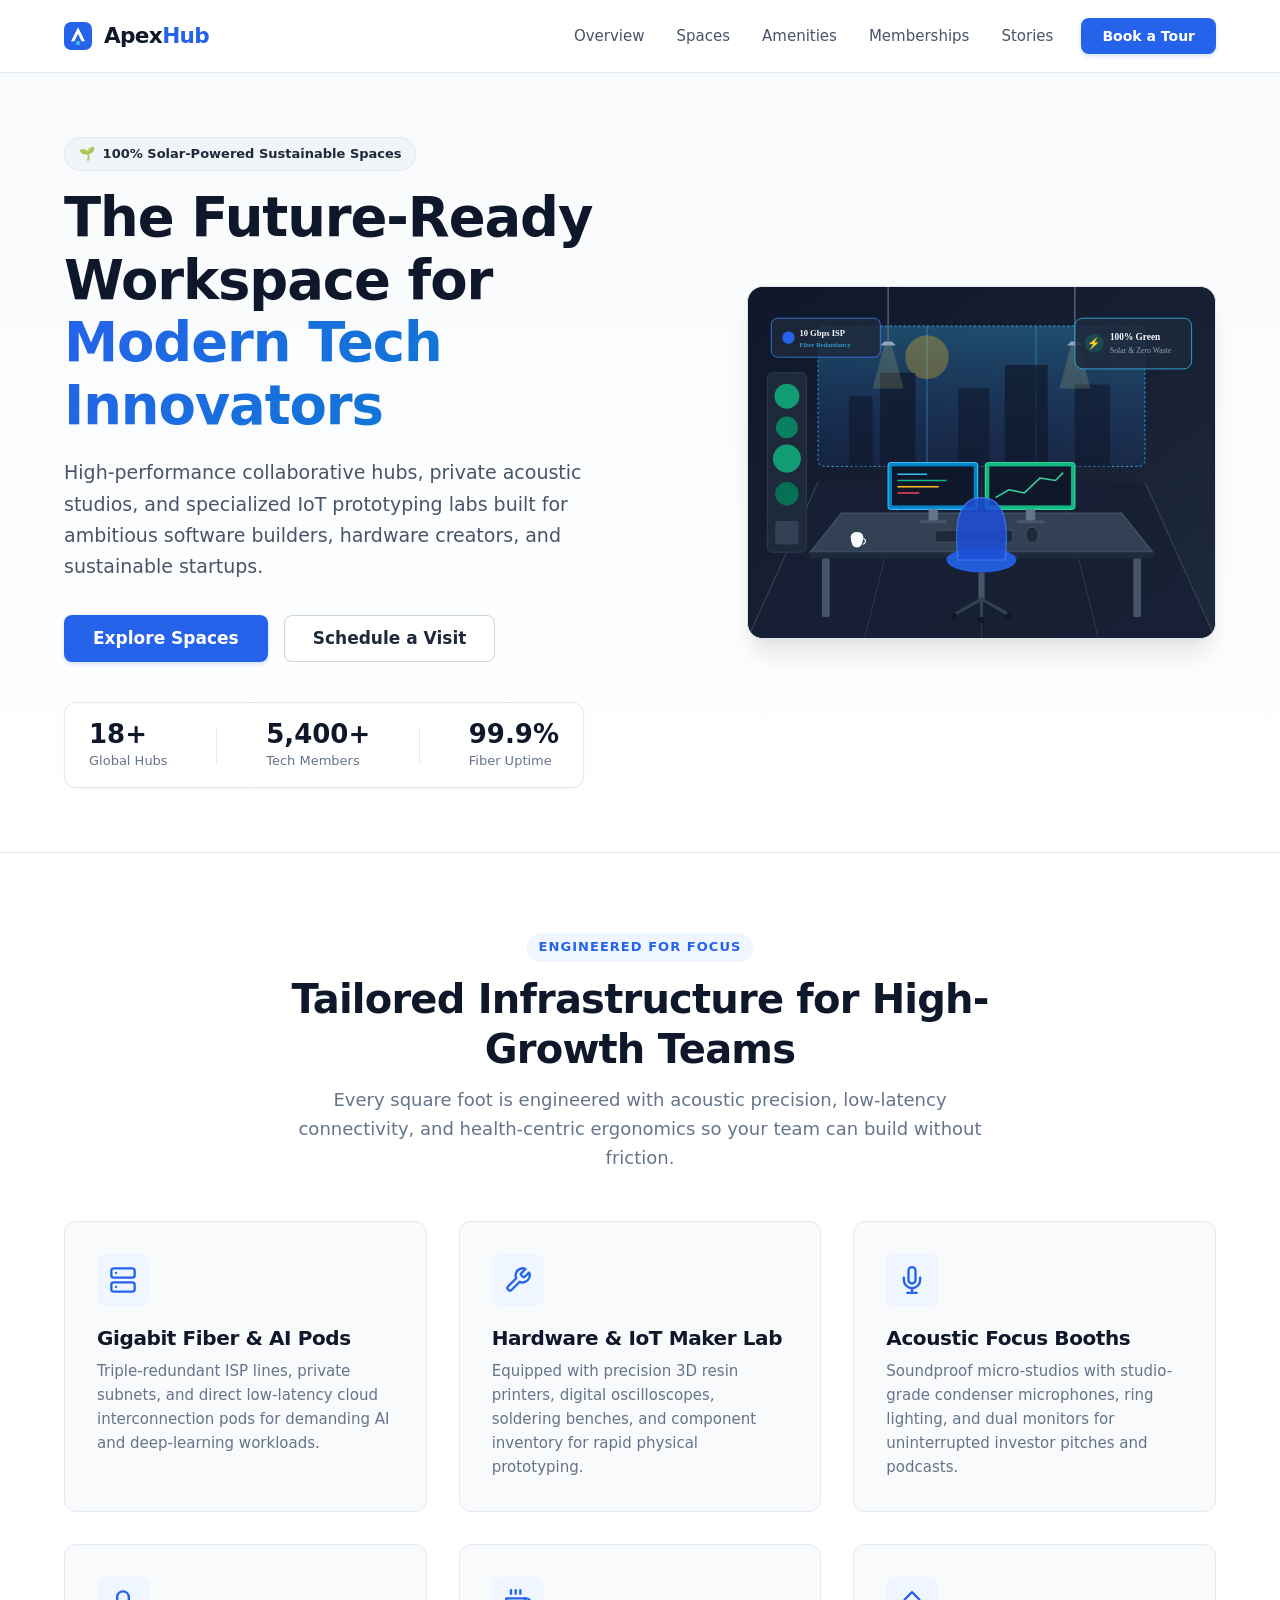
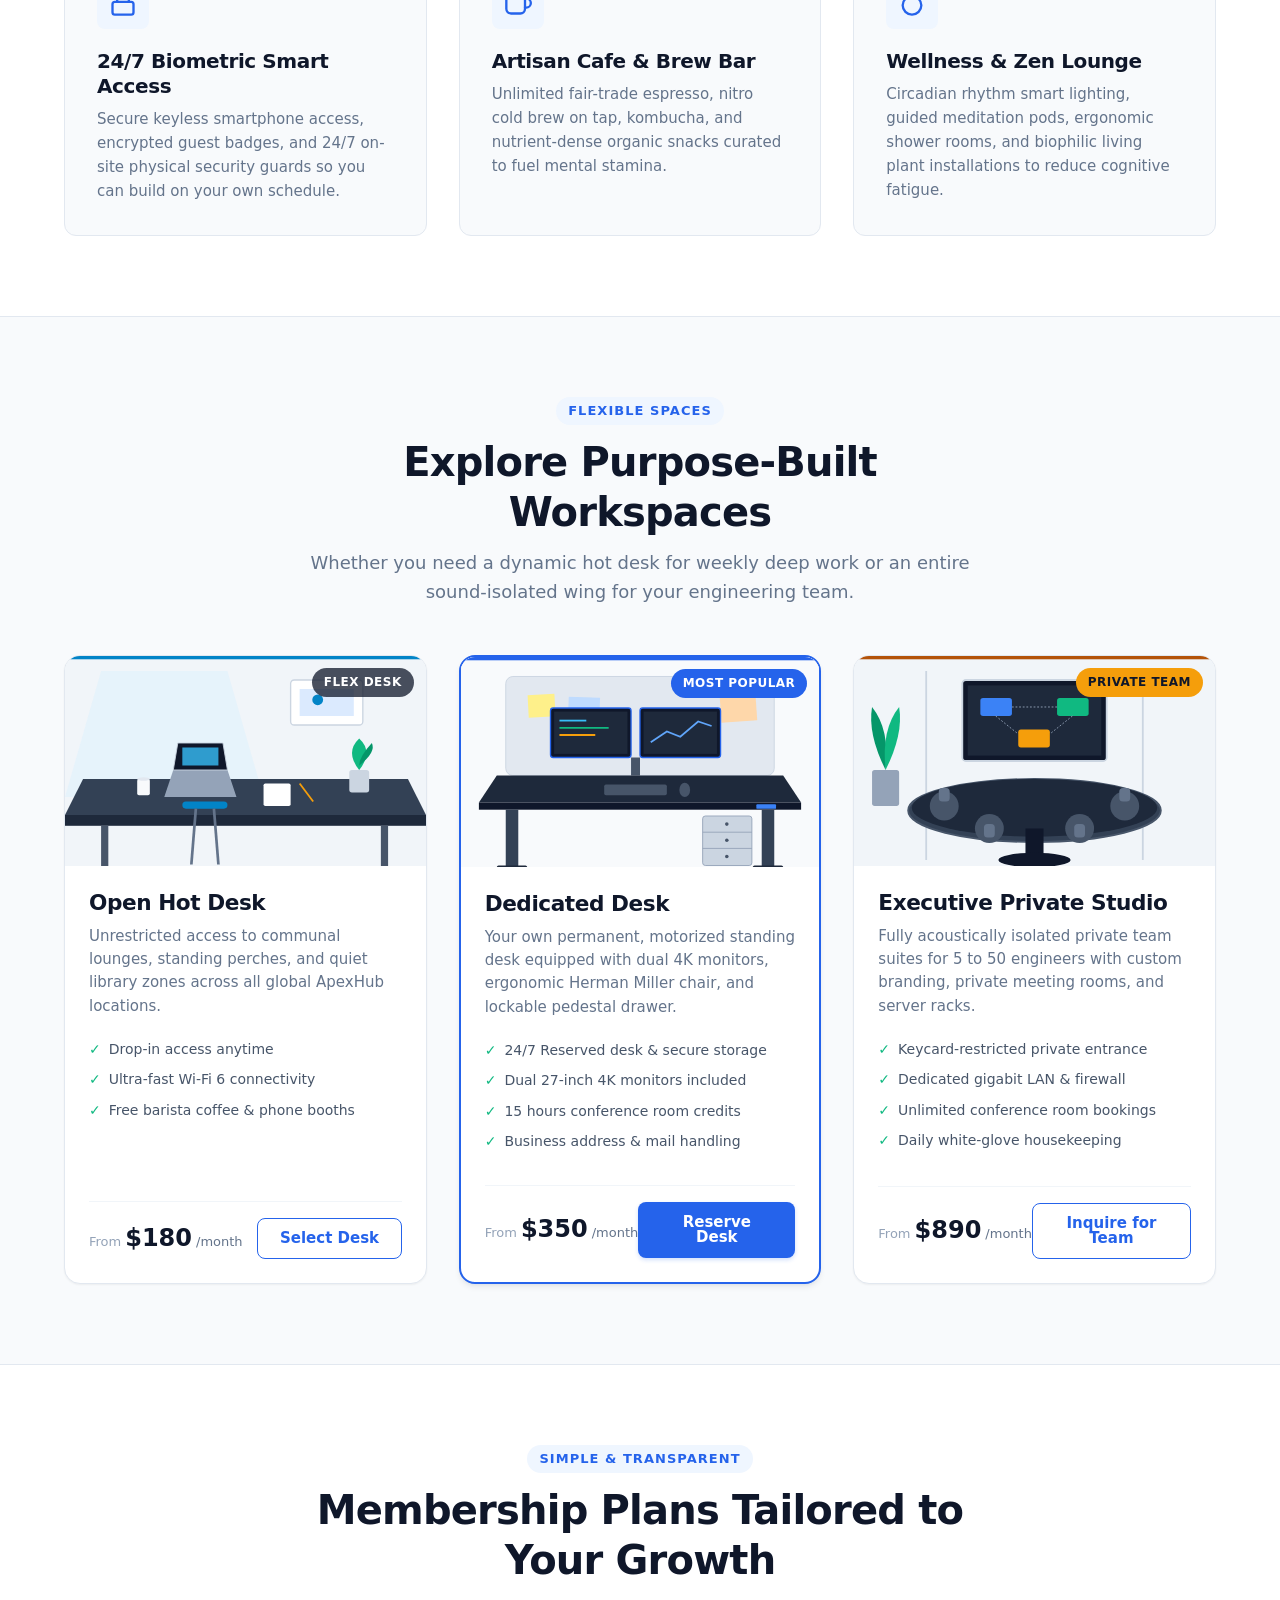
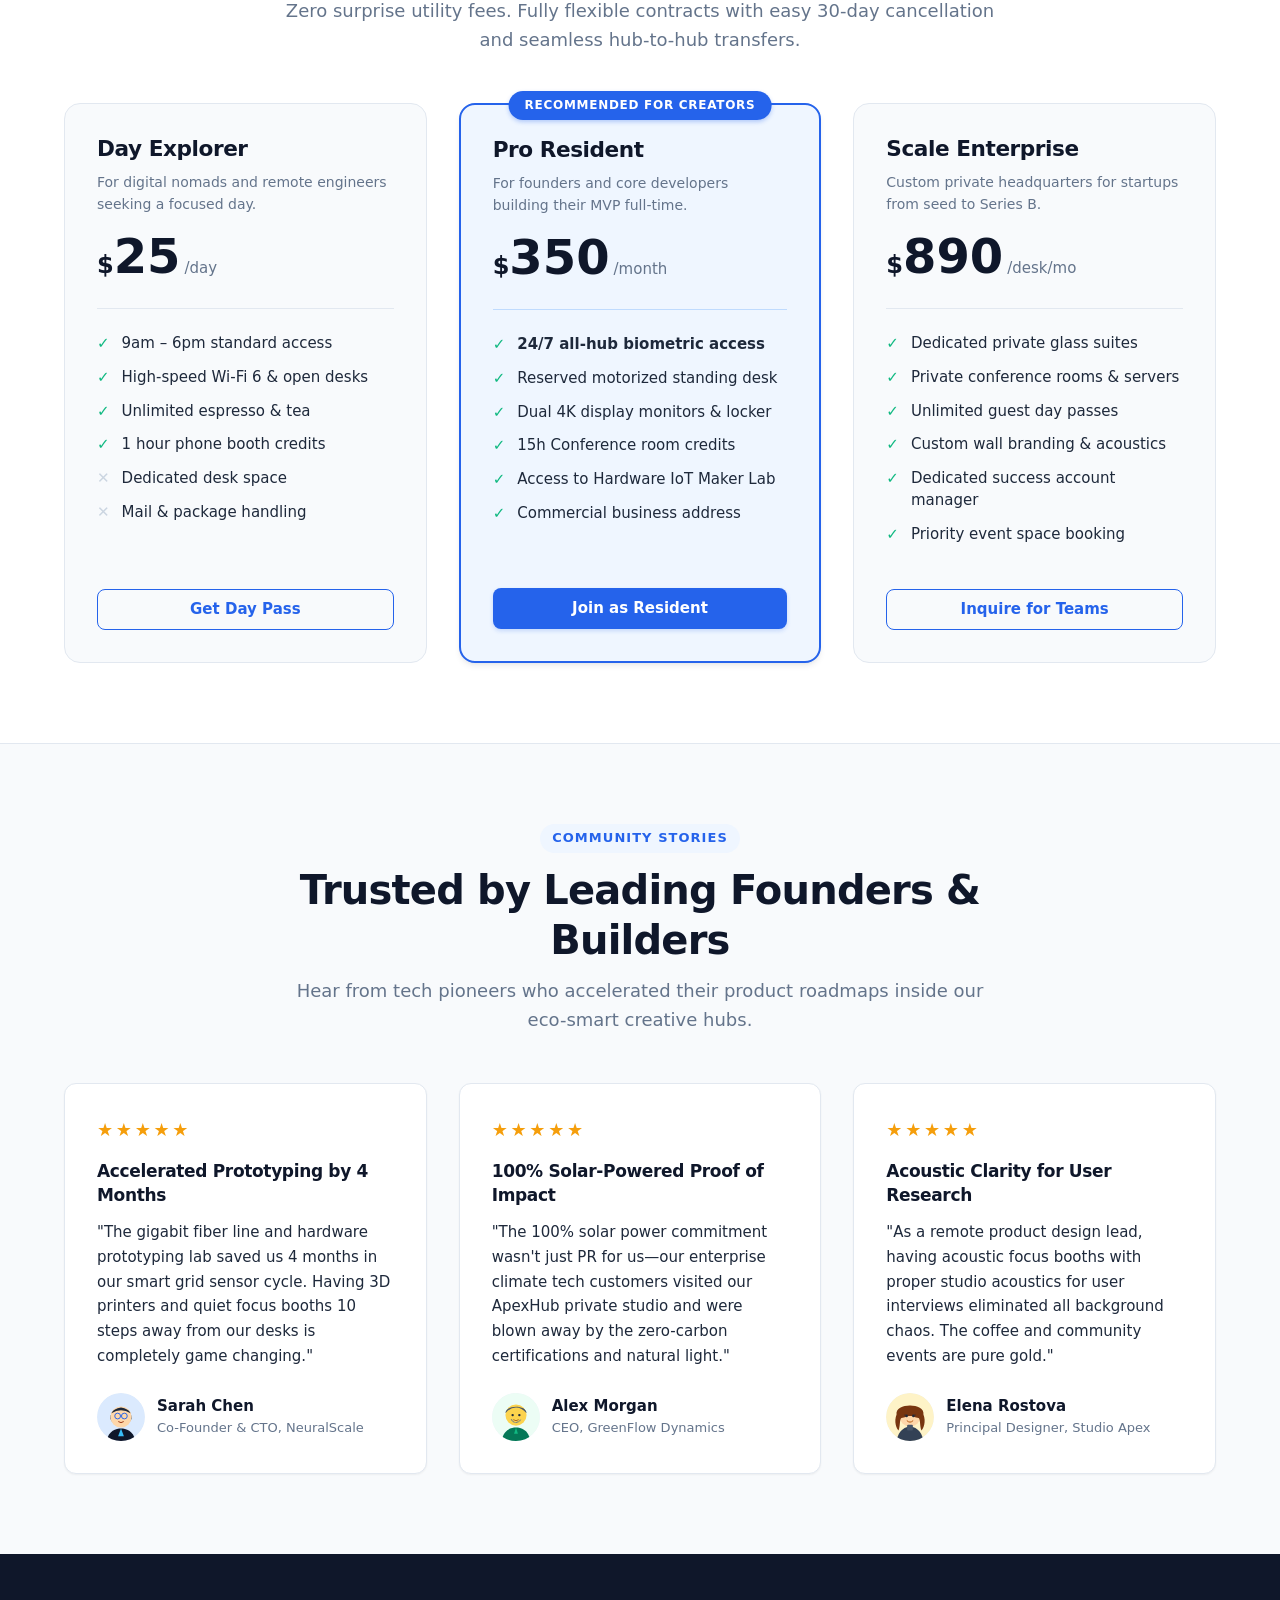
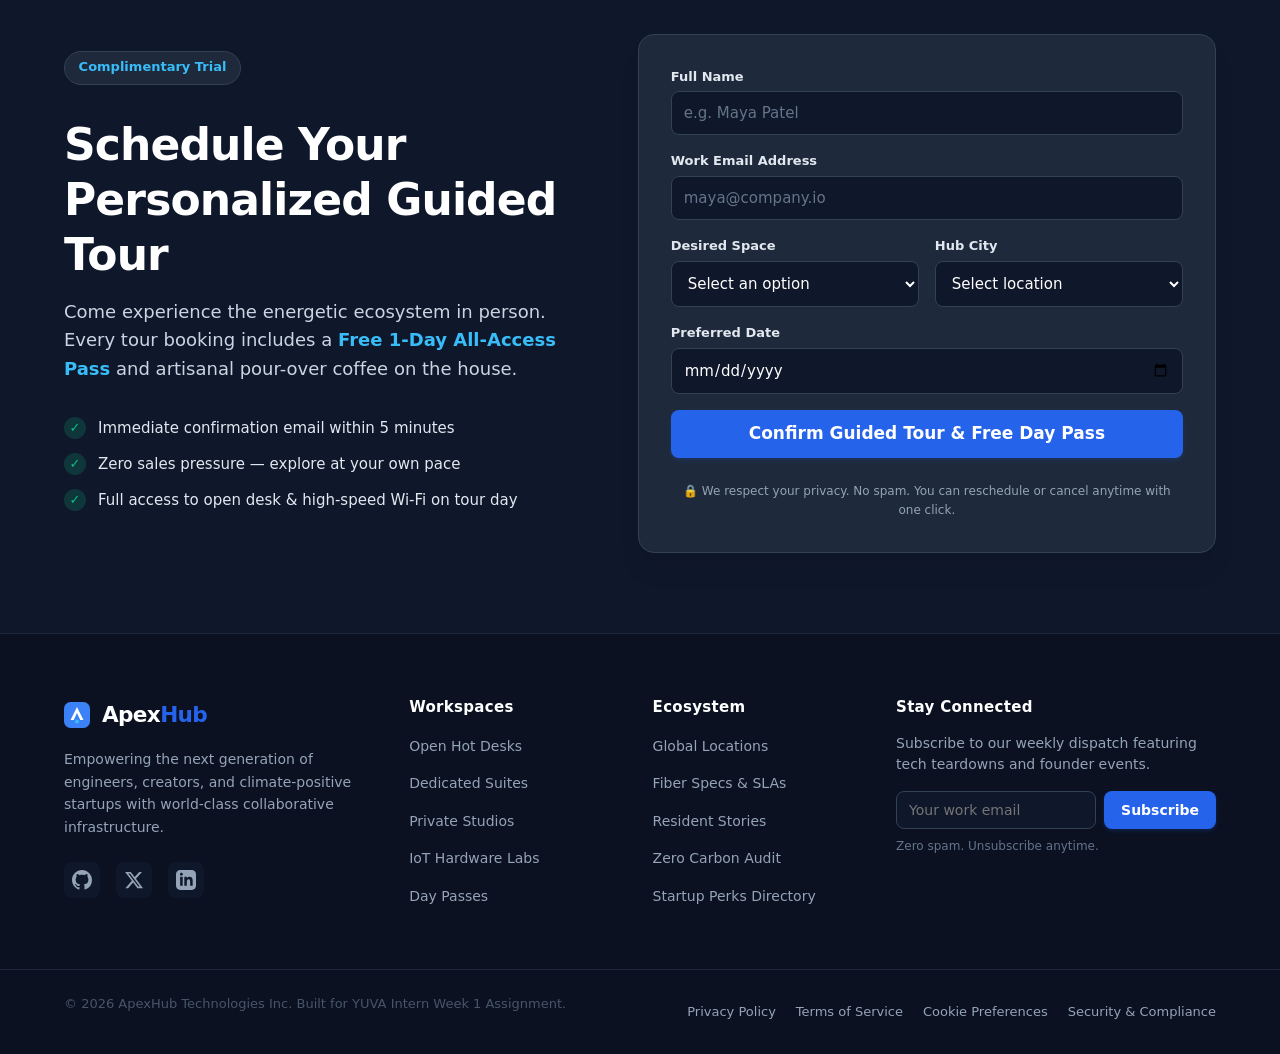
==== commit b08cf917: "fix(semantics): resolve HTML inconsistencies for 100% W3C compliance and enrich test evidence" ====
--- a/task-01-static-webpage/index.html
+++ b/task-01-static-webpage/index.html
@@ -28,11 +28,12 @@
       </a>
 
       <!-- Pure CSS Accessible Mobile Menu Toggle -->
-      <input type="checkbox" id="nav-toggle" class="nav-toggle-input" aria-label="Toggle navigation menu">
-      <label for="nav-toggle" class="nav-toggle-btn" aria-label="Open menu">
-        <span class="hamburger-bar"></span>
-        <span class="hamburger-bar"></span>
-        <span class="hamburger-bar"></span>
+      <input type="checkbox" id="nav-toggle" class="nav-toggle-input">
+      <label for="nav-toggle" class="nav-toggle-btn">
+        <span class="visually-hidden">Toggle navigation menu</span>
+        <span class="hamburger-bar" aria-hidden="true"></span>
+        <span class="hamburger-bar" aria-hidden="true"></span>
+        <span class="hamburger-bar" aria-hidden="true"></span>
       </label>
 
       <!-- Main Navigation Menu -->
@@ -416,9 +417,10 @@
         <div class="testimonials-grid">
           
           <article class="testimonial-card">
-            <div class="testimonial-rating" aria-label="5 out of 5 stars">
-              ★★★★★
-            </div>
+            <div class="testimonial-rating" role="img" aria-label="5 out of 5 stars">
+              <span aria-hidden="true">★★★★★</span>
+            </div>
+            <h3 class="testimonial-headline">Accelerated Prototyping by 4 Months</h3>
             <blockquote class="testimonial-quote">
               "The gigabit fiber line and hardware prototyping lab saved us 4 months in our smart grid sensor cycle. Having 3D printers and quiet focus booths 10 steps away from our desks is completely game changing."
             </blockquote>
@@ -432,9 +434,10 @@
           </article>
 
           <article class="testimonial-card">
-            <div class="testimonial-rating" aria-label="5 out of 5 stars">
-              ★★★★★
-            </div>
+            <div class="testimonial-rating" role="img" aria-label="5 out of 5 stars">
+              <span aria-hidden="true">★★★★★</span>
+            </div>
+            <h3 class="testimonial-headline">100% Solar-Powered Proof of Impact</h3>
             <blockquote class="testimonial-quote">
               "The 100% solar power commitment wasn't just PR for us—our enterprise climate tech customers visited our ApexHub private studio and were blown away by the zero-carbon certifications and natural light."
             </blockquote>
@@ -448,9 +451,10 @@
           </article>
 
           <article class="testimonial-card">
-            <div class="testimonial-rating" aria-label="5 out of 5 stars">
-              ★★★★★
-            </div>
+            <div class="testimonial-rating" role="img" aria-label="5 out of 5 stars">
+              <span aria-hidden="true">★★★★★</span>
+            </div>
+            <h3 class="testimonial-headline">Acoustic Clarity for User Research</h3>
             <blockquote class="testimonial-quote">
               "As a remote product design lead, having acoustic focus booths with proper studio acoustics for user interviews eliminated all background chaos. The coffee and community events are pure gold."
             </blockquote>
@@ -555,6 +559,7 @@
 
   <!-- SEMANTIC SITE FOOTER -->
   <footer class="site-footer">
+    <h2 class="visually-hidden">ApexHub Footer Directory and Information</h2>
     <div class="container footer-container">
       
       <!-- Brand & Mission Column -->
@@ -572,18 +577,18 @@
         <p class="footer-tagline">
           Empowering the next generation of engineers, creators, and climate-positive startups with world-class collaborative infrastructure.
         </p>
-        <div class="social-links" aria-label="Social Media Links">
-          <a href="#" class="social-link" aria-label="ApexHub on GitHub">
+        <div class="social-links" role="group" aria-label="ApexHub Social Profiles">
+          <a href="https://github.com/shweeta1015/digital-design-projects" class="social-link" aria-label="ApexHub on GitHub" target="_blank" rel="noopener noreferrer">
             <svg viewBox="0 0 24 24" width="20" height="20" fill="currentColor">
               <path d="M12 0C5.37 0 0 5.37 0 12c0 5.31 3.435 9.795 8.205 11.385.6.105.825-.255.825-.57 0-.285-.015-1.23-.015-2.235-3.015.555-3.795-.735-4.035-1.41-.135-.345-.72-1.41-1.23-1.695-.42-.225-1.02-.78-.015-.795.945-.015 1.62.87 1.845 1.23 1.08 1.815 2.805 1.305 3.495.99.105-.78.42-1.305.765-1.605-2.67-.3-5.46-1.335-5.46-5.925 0-1.305.465-2.385 1.23-3.225-.12-.3-.54-1.53.12-3.18 0 0 1.005-.315 3.3 1.23.96-.27 1.98-.405 3-.405s2.04.135 3 .405c2.295-1.56 3.3-1.23 3.3-1.23.66 1.65.24 2.88.12 3.18.765.84 1.23 1.905 1.23 3.225 0 4.605-2.805 5.625-5.475 5.925.435.375.81 1.095.81 2.22 0 1.605-.015 2.895-.015 3.3 0 .315.225.69.825.57A12.02 12.02 0 0024 12c0-6.63-5.37-12-12-12z"/>
             </svg>
           </a>
-          <a href="#" class="social-link" aria-label="ApexHub on Twitter / X">
+          <a href="https://twitter.com" class="social-link" aria-label="ApexHub on Twitter / X" target="_blank" rel="noopener noreferrer">
             <svg viewBox="0 0 24 24" width="20" height="20" fill="currentColor">
               <path d="M18.244 2.25h3.308l-7.227 8.26 8.502 11.24H16.17l-5.214-6.817L4.99 21.75H1.68l7.73-8.835L1.254 2.25H8.08l4.713 6.231zm-1.161 17.52h1.833L7.084 4.126H5.117z"/>
             </svg>
           </a>
-          <a href="#" class="social-link" aria-label="ApexHub on LinkedIn">
+          <a href="https://linkedin.com" class="social-link" aria-label="ApexHub on LinkedIn" target="_blank" rel="noopener noreferrer">
             <svg viewBox="0 0 24 24" width="20" height="20" fill="currentColor">
               <path d="M19 0h-14c-2.761 0-5 2.239-5 5v14c0 2.761 2.239 5 5 5h14c2.762 0 5-2.239 5-5v-14c0-2.761-2.238-5-5-5zm-11 19h-3v-11h3v11zm-1.5-12.268c-.966 0-1.75-.79-1.75-1.764s.784-1.764 1.75-1.764 1.75.79 1.75 1.764-.783 1.764-1.75 1.764zm13.5 12.268h-3v-5.604c0-3.368-4-3.113-4 0v5.604h-3v-11h3v1.765c1.396-2.586 7-2.777 7 2.476v6.759z"/>
             </svg>
@@ -593,7 +598,7 @@
 
       <!-- Quick Nav Links -->
       <div class="footer-col">
-        <h4 class="footer-heading">Workspaces</h4>
+        <h3 class="footer-heading">Workspaces</h3>
         <ul class="footer-links">
           <li><a href="#spaces">Open Hot Desks</a></li>
           <li><a href="#spaces">Dedicated Suites</a></li>
@@ -605,7 +610,7 @@
 
       <!-- Resources Links -->
       <div class="footer-col">
-        <h4 class="footer-heading">Ecosystem</h4>
+        <h3 class="footer-heading">Ecosystem</h3>
         <ul class="footer-links">
           <li><a href="#amenities">Global Locations</a></li>
           <li><a href="#amenities">Fiber Specs &amp; SLAs</a></li>
@@ -617,10 +622,11 @@
 
       <!-- Newsletter Column -->
       <div class="footer-col footer-newsletter-col">
-        <h4 class="footer-heading">Stay Connected</h4>
+        <h3 class="footer-heading">Stay Connected</h3>
         <p class="newsletter-desc">Subscribe to our weekly dispatch featuring tech teardowns and founder events.</p>
         <form action="#top" method="get" class="newsletter-form">
-          <input type="email" placeholder="Your work email" class="newsletter-input" required aria-label="Email for newsletter subscription">
+          <label for="newsletter-email" class="visually-hidden">Work email address for newsletter subscription</label>
+          <input type="email" id="newsletter-email" name="newsletter_email" placeholder="Your work email" class="newsletter-input" required autocomplete="email">
           <button type="submit" class="btn btn-primary btn-newsletter">Subscribe</button>
         </form>
         <p class="newsletter-note">Zero spam. Unsubscribe anytime.</p>
@@ -635,10 +641,10 @@
           &copy; 2026 ApexHub Technologies Inc. Built for YUVA Intern Week 1 Assignment.
         </p>
         <ul class="legal-links">
-          <li><a href="#">Privacy Policy</a></li>
-          <li><a href="#">Terms of Service</a></li>
-          <li><a href="#">Cookie Preferences</a></li>
-          <li><a href="#">Security &amp; Compliance</a></li>
+          <li><a href="#overview">Privacy Policy</a></li>
+          <li><a href="#overview">Terms of Service</a></li>
+          <li><a href="#overview">Cookie Preferences</a></li>
+          <li><a href="#overview">Security &amp; Compliance</a></li>
         </ul>
       </div>
     </div>
--- a/task-01-static-webpage/style.css
+++ b/task-01-static-webpage/style.css
@@ -121,7 +121,8 @@
   transition: top var(--transition-fast);
 }
 
-.skip-link:focus {
+.skip-link:focus,
+.skip-link:focus-visible {
   top: var(--space-4);
   outline: 3px solid var(--color-accent-sky);
 }
@@ -920,6 +921,14 @@
   margin-bottom: var(--space-4);
 }
 
+.testimonial-headline {
+  font-size: 1.0625rem;
+  font-weight: 700;
+  color: var(--color-dark-900);
+  margin-bottom: var(--space-3);
+  line-height: 1.4;
+}
+
 .testimonial-quote {
   font-size: 0.9375rem;
   line-height: 1.65;
